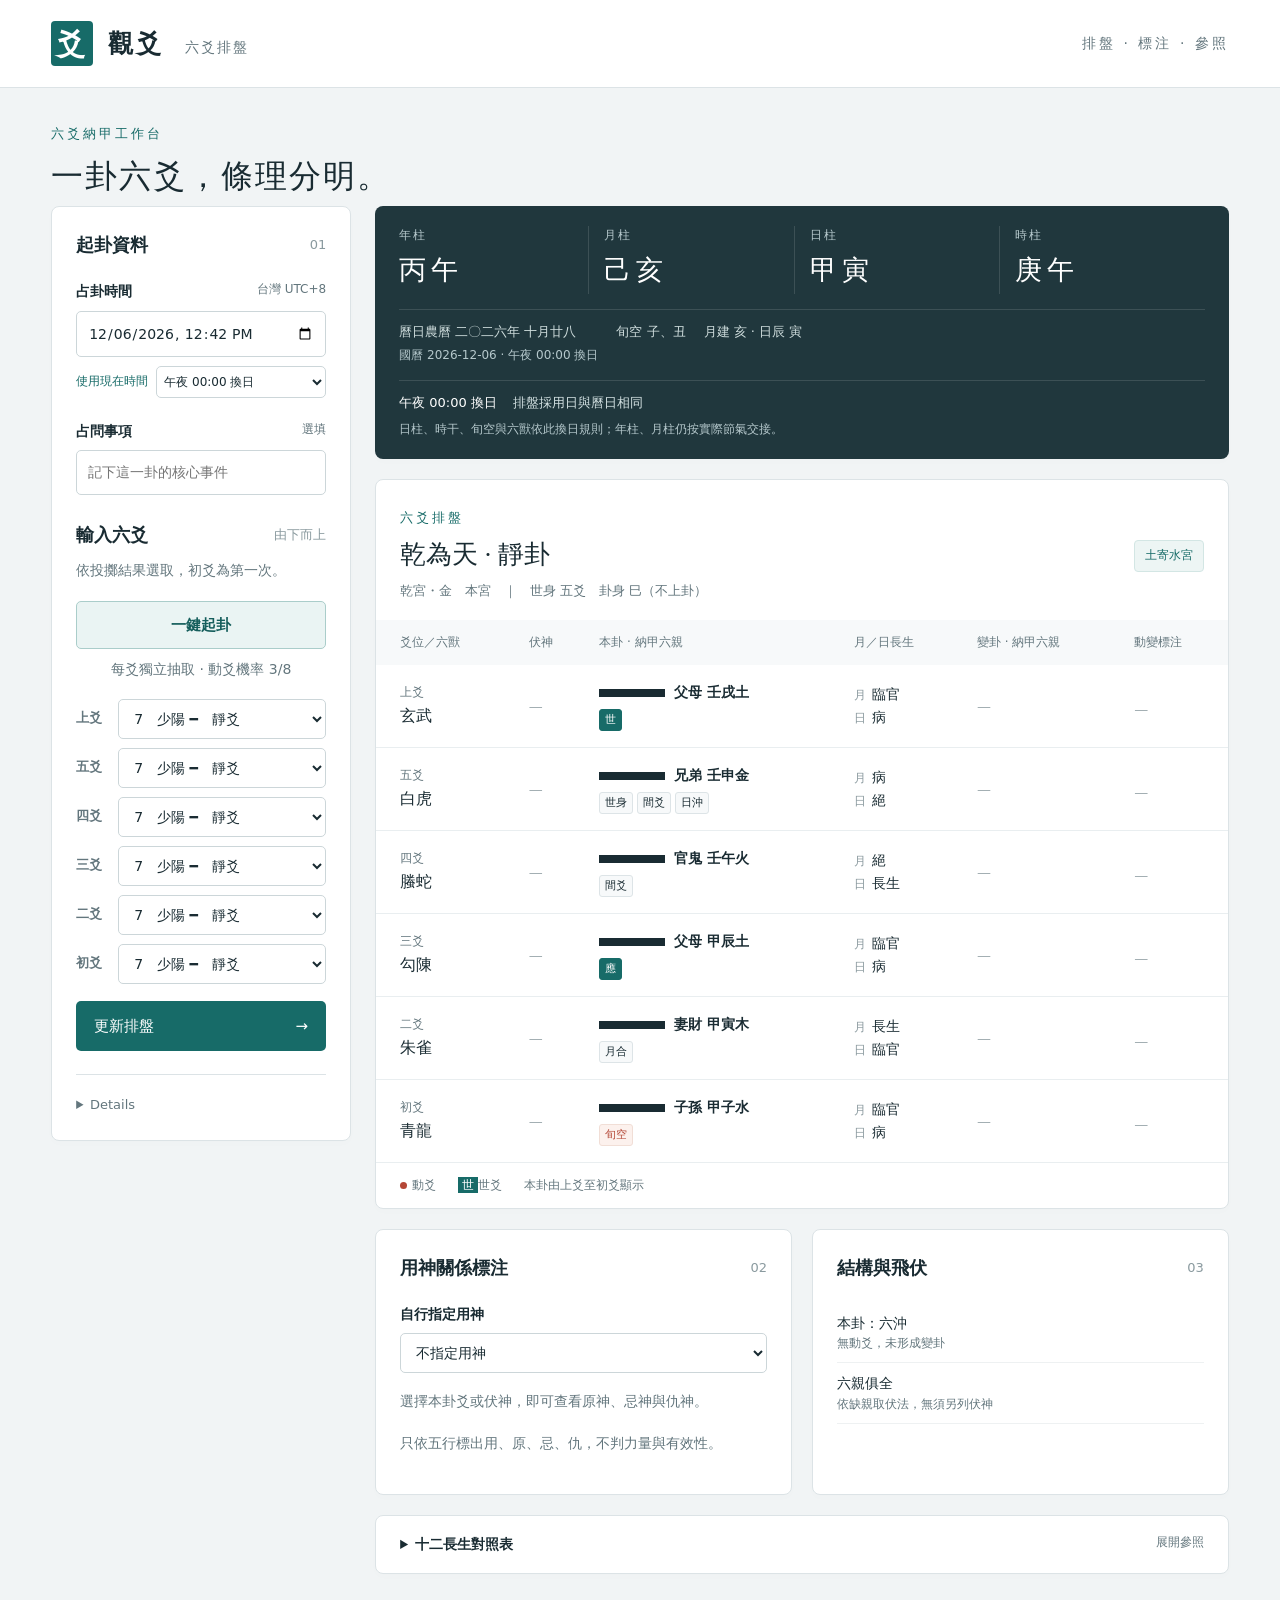
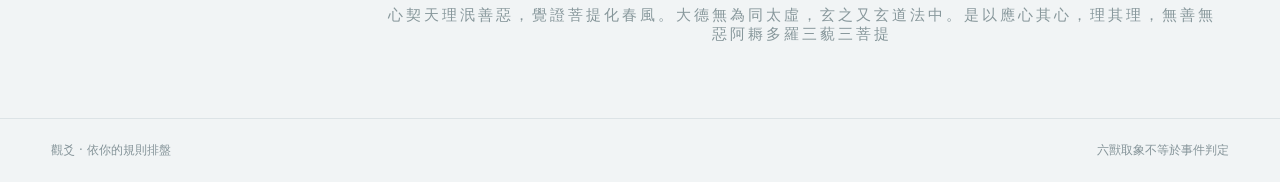
==== index.html @ 19faa005 "Add files via upload" ====
<!doctype html><html lang="zh-Hant"><head><meta charset="UTF-8"><meta name="viewport" content="width=device-width,initial-scale=1"><title>觀爻 · 六爻排盤</title><meta name="description" content="六爻納甲排盤、天干地支、六親六獸與十二長生標注。"><link rel="icon" href="favicon.svg"><link rel="stylesheet" href="style.css"></head><body>
<header><a class="brand" href="./"><span class="seal">爻</span><span>觀爻 <small>六爻排盤</small></span></a><span class="header-note">排盤 · 標注 · 參照</span></header>
<main><div class="intro"><div><span class="eyebrow">六爻納甲工作台</span><h1>一卦六爻，條理分明。</h1>
<div class="workspace"><aside class="panel setup"><div class="section-title"><h2>起卦資料</h2><span>01</span></div><label for="when">占卦時間 <span>台灣 UTC+8</span></label><input id="when" type="datetime-local" min="1900-01-01T00:00" max="2100-12-31T23:59"><div class="inline"><button id="now" class="text-button">使用現在時間</button><select id="roll" aria-label="排盤日柱換日規則"><option value="00">午夜 00:00 換日</option><option value="23">子初 23:00 換日</option></select></div><label for="subject">占問事項 <span>選填</span></label><input id="subject" placeholder="記下這一卦的核心事件" maxlength="200"><div class="section-title compact"><h2>輸入六爻</h2><span>由下而上</span></div><p class="hint">依投擲結果選取，初爻為第一次。</p><button id="random-cast" class="random-button" type="button">一鍵起卦</button><p class="hint random-hint">每爻獨立抽取 · 動爻機率 3/8</p><div id="inputs"></div><p id="cast-status" class="cast-status" role="status" aria-live="polite"></p><button id="cast" class="primary">更新排盤 <span>→</span></button><p id="error" role="alert"></p><details class="rules"><p>曆日農曆固定於午夜換日；排盤可選午夜或子初換日。選擇子初換日且時間為 23 點時，另列次日的排盤採用日。立春換年，十二節換月，依實際節氣交接時刻計算。使用台灣標準時間，不校正真太陽時。</p><p>一鍵起卦依自訂機率：老陰、老陽各 3/16，少陰、少陽各 5/16；每爻動爻機率 3/8，陰陽各半。六爻獨立抽取，動爻數不固定。</p><p>十二長生依五行地支順行；土寄水宮。變爻六親依本卦宮五行。六獸依日干，從初爻起排。</p><p>日沖只標「日沖」，不自動推定暗動或日破。化破指化月破。旺衰、出伏與吉凶由使用者判讀。</p><p>曆法採 <a href="https://github.com/6tail/lunar-javascript" target="_blank" rel="noreferrer">lunar-javascript</a>；支援 1900–2100 年。</p></details></aside>
<section class="results"><div id="calendar" class="calendar panel"></div><div class="panel plate-panel"><div class="plate-heading"><div><span class="eyebrow">六爻排盤</span><h2 id="hex-title"></h2><p id="hex-meta"></p></div><span class="badge">土寄水宮</span></div><p id="question"></p><div class="table-wrap"><table class="plate"><thead><tr><th>爻位／六獸</th><th>伏神</th><th>本卦 · 納甲六親</th><th>月／日長生</th><th>變卦 · 納甲六親</th><th>動變標注</th></tr></thead><tbody id="plate"></tbody></table></div><div class="legend"><span><i class="dot moving"></i>動爻</span><span><b class="mini">世</b>世爻</span><span>本卦由上爻至初爻顯示</span></div></div>
<div class="lower"><div class="panel"><div class="section-title"><h2>用神關係標注</h2><span>02</span></div><label for="target">自行指定用神</label><select id="target"></select><div id="roles" class="role-list"></div><p class="hint">只依五行標出用、原、忌、仇，不判力量與有效性。</p></div><div class="panel"><div class="section-title"><h2>結構與飛伏</h2><span>03</span></div><div id="structure"></div></div></div>
<details class="panel reference"><summary>十二長生對照表 <span>展開參照</span></summary><div class="table-wrap"><table id="reference"></table></div></details><div class="motto">心契天理泯善惡，覺證菩提化春風。大德無為同太虛，玄之又玄道法中。是以應心其心，理其理，無善無惡阿耨多羅三藐三菩提</div></section></div></main><footer>觀爻 · 依你的規則排盤 <span>六獸取象不等於事件判定</span></footer><script src="lunar.js"></script><script src="engine.js"></script><script src="app.js"></script></body></html>
---- style.css ----
:root{--ink:#192b32;--muted:#63767d;--line:#dce3e6;--bg:#f1f4f5;--teal:#176b68;--red:#b44736}*{box-sizing:border-box}body{margin:0;background:var(--bg);color:var(--ink);font:16px/1.6 system-ui,-apple-system,'Noto Sans TC',sans-serif}button,input,select{font:inherit}button,select{cursor:pointer}header{height:88px;border-bottom:1px solid var(--line);background:#fff;display:flex;justify-content:space-between;align-items:center;padding:0 4vw}.brand{display:flex;gap:15px;align-items:center;color:var(--ink);font-size:25px;text-decoration:none;font-family:serif;font-weight:700;letter-spacing:3px}.brand small{font:14px system-ui;letter-spacing:2px;margin-left:12px;color:var(--muted)}.seal{display:grid;place-items:center;background:var(--teal);color:white;width:42px;height:45px;font-size:29px;border-radius:4px}.header-note{font-size:14px;color:var(--muted);letter-spacing:3px}main{max-width:1600px;margin:auto;padding:32px 4vw}.intro{display:flex;align-items:center;justify-content:space-between;margin:0 0 30px}.eyebrow{font-size:13px;letter-spacing:3px;color:var(--teal)}h1{font:500 32px/1.4 serif;letter-spacing:2px;margin:8px 0}h2{font-size:18px;margin:0}.intro p{font-size:14px;color:var(--muted);line-height:1.9}.workspace{display:grid;grid-template-columns:300px minmax(0,1fr);gap:24px;align-items:start}.panel{background:#fff;border:1px solid var(--line);border-radius:8px;padding:24px;box-shadow:0 3px 8px #192b3203}.section-title{display:flex;justify-content:space-between;align-items:center;margin-bottom:20px}.section-title>span{font-size:13px;color:#8a9a9f}.compact{margin:26px 0 5px}label{display:block;font-size:14px;margin:16px 0 8px;font-weight:600}label span{font-size:12px;color:var(--muted);font-weight:400;float:right}input,select{background:#fff;border:1px solid #ccd6d9;border-radius:5px;padding:10px 11px;color:var(--ink);min-width:0;width:100%;font-size:14px}input:focus,select:focus,button:focus-visible{outline:2px solid #3d9994;outline-offset:2px}.inline{display:flex;gap:8px;align-items:center;margin:9px 0 22px}.inline select{font-size:12px;padding:7px 3px;flex:1}.text-button{background:none;border:none;color:var(--teal);font-size:12px;padding:0;white-space:nowrap}.hint{color:var(--muted);font-size:13px;line-height:1.7;margin:7px 0 14px}.line-input{display:flex;gap:10px;align-items:center;margin:9px 0}.line-input label{margin:0;min-width:32px;font-size:13px;color:var(--muted)}.line-input select{flex:1}.primary{width:100%;border:0;background:var(--teal);color:#fff;border-radius:5px;padding:13px 18px;margin-top:17px;display:flex;justify-content:space-between;font-size:15px}.primary:hover{background:#125653}#error{color:var(--red);font-size:14px}.rules{border-top:1px solid var(--line);padding-top:20px;margin-top:23px;font-size:13px;color:var(--muted)}summary{cursor:pointer;font-size:14px;color:var(--ink)}a{color:var(--teal)}.results{display:grid;gap:20px}.calendar{padding:20px 24px;display:grid;grid-template-columns:repeat(4,1fr);gap:15px;background:#20373d;color:#fff;border:0}.pillar{border-right:1px solid #ffffff20}.pillar:nth-child(4){border:0}.pillar span{font-size:12px;color:#b5c8cc;display:block;letter-spacing:2px}.pillar strong{font:27px/1.8 serif;letter-spacing:5px}.calendar-meta{grid-column:1/-1;border-top:1px solid #ffffff20;padding-top:12px;font-size:13px;color:#cfdddd;display:flex;gap:18px;flex-wrap:wrap}.plate-panel{padding:0;overflow:hidden}.plate-heading{display:flex;align-items:center;justify-content:space-between;padding:24px 24px 12px}.plate-heading h2{font:500 26px/1.5 serif;margin:5px 0}.plate-heading p{color:var(--muted);font-size:13px;margin:4px 0}.badge{background:#edf5f4;color:var(--teal);border:1px solid #d3e6e4;font-size:12px;border-radius:4px;padding:5px 10px;white-space:nowrap}#question{font-size:14px;margin:0;padding:0 24px 12px;color:var(--muted)}#question:empty{display:none}.table-wrap{overflow-x:auto}table{width:100%;border-collapse:collapse;text-align:left}.plate{min-width:760px}th{font-weight:500;font-size:12px;background:#f7f9fa;color:var(--muted);padding:13px 12px;white-space:nowrap}td{padding:16px 12px;border-bottom:1px solid #e9eef0;font-size:14px;vertical-align:middle}th:first-child,td:first-child{padding-left:24px}td small{display:block;color:var(--muted);font-size:12px}.beast{font-family:serif;font-size:16px}.glyph{width:66px;height:8px;background:var(--ink);display:inline-block;vertical-align:middle;position:relative;margin:0 9px 0 0}.glyph.yin{background:linear-gradient(90deg,var(--ink) 42%,transparent 42%,transparent 58%,var(--ink) 58%)}.glyph.active{--ink:var(--red)}.line-main{white-space:nowrap}.change-mark{color:var(--red);font-size:16px;margin-right:6px}.tags{display:flex;gap:4px;flex-wrap:wrap;margin-top:6px}.tag{font-size:11px;border:1px solid #dde4e7;background:#f7f9fa;padding:1px 5px;border-radius:3px;white-space:nowrap}.tag.key{background:var(--teal);color:white;border-color:var(--teal)}.tag.warn{color:var(--red);background:#fcf1ed;border-color:#f1ded6}.phase{font-size:14px;white-space:nowrap}.phase small{display:inline;margin-right:6px;color:#8a999e}.faint{color:#a3afb3}.changed{background:#fcf8f5}.legend{display:flex;gap:22px;font-size:12px;color:var(--muted);padding:13px 24px;align-items:center}.dot{display:inline-block;width:7px;height:7px;border-radius:50%;margin-right:5px}.moving{background:var(--red)}.mini{background:var(--teal);color:#fff;padding:1px 4px;font-weight:400}.lower{display:grid;grid-template-columns:1fr 1fr;gap:20px}.role-list{margin:15px 0}.role{display:flex;justify-content:space-between;gap:12px;padding:9px 0;border-bottom:1px solid #eef1f2;font-size:14px}.role>span{color:var(--muted);text-align:right}.structure-row{font-size:14px;padding:9px 0;border-bottom:1px solid #eef1f2}.structure-row small{display:block;color:var(--muted);font-size:12px}.reference{padding:17px 24px}.reference summary{font-weight:600}.reference summary span{float:right;color:var(--muted);font-size:12px;font-weight:400}.reference table{margin-top:16px;min-width:660px}.reference td,.reference th{padding:9px;text-align:center;font-size:13px}.motto{text-align:center;font:15px serif;color:#87979b;letter-spacing:3px;padding:12px}footer{max-width:1600px;padding:22px 4vw;margin:auto;color:#849398;font-size:12px;border-top:1px solid var(--line)}footer span{float:right}@media(min-width:1500px){main{padding-left:45px;padding-right:45px}.workspace{grid-template-columns:310px minmax(0,1fr)}}@media(max-width:1100px){.workspace{grid-template-columns:260px minmax(0,1fr)}.panel{padding:18px}.plate-panel{padding:0}.lower{grid-template-columns:1fr}.intro p{display:none}}@media(max-width:760px){header{height:72px;padding:0 20px}.header-note{display:none}main{padding:24px 16px}.intro{margin-bottom:20px}h1{font-size:26px}.workspace{grid-template-columns:1fr;gap:18px}.setup{padding:22px}.results{gap:16px}.calendar{padding:18px}.pillar strong{font-size:24px}.plate-heading{padding:20px 16px 10px}.plate-heading h2{font-size:22px}.badge{display:none}.legend{gap:12px;font-size:11px;padding:12px}.motto{font-size:13px;letter-spacing:1px}footer span{display:block;float:none}.brand{font-size:23px}.brand small{font-size:12px}}

.calendar-date small{display:block;font-size:12px;color:#b5c8cc;margin-top:3px}.rollover-note{grid-column:1/-1;display:flex;gap:5px 16px;flex-wrap:wrap;border-top:1px solid #ffffff20;padding-top:12px;font-size:13px;color:#d4e2e3}.rollover-note strong{font-weight:500;color:#fff}.rollover-note small{flex-basis:100%;font-size:12px;color:#b5c8cc;line-height:1.7}.rollover-note.is-shifted{border-radius:4px;background:#ffffff0d;padding:12px;border:1px solid #ffffff30}.calendar-date,.rollover-note span{overflow-wrap:anywhere}

.random-button{width:100%;background:#eaf4f3;color:#155e5c;border:1px solid #aacdca;border-radius:5px;padding:11px 16px;font-weight:600;font-size:15px;margin-top:4px}.random-button:hover{background:#d7ebe9}.random-hint{font-size:12px;text-align:center;margin:7px 0 16px}.cast-status{font-size:13px;color:var(--teal);margin:8px 0;line-height:1.7}.cast-status:empty{display:none}
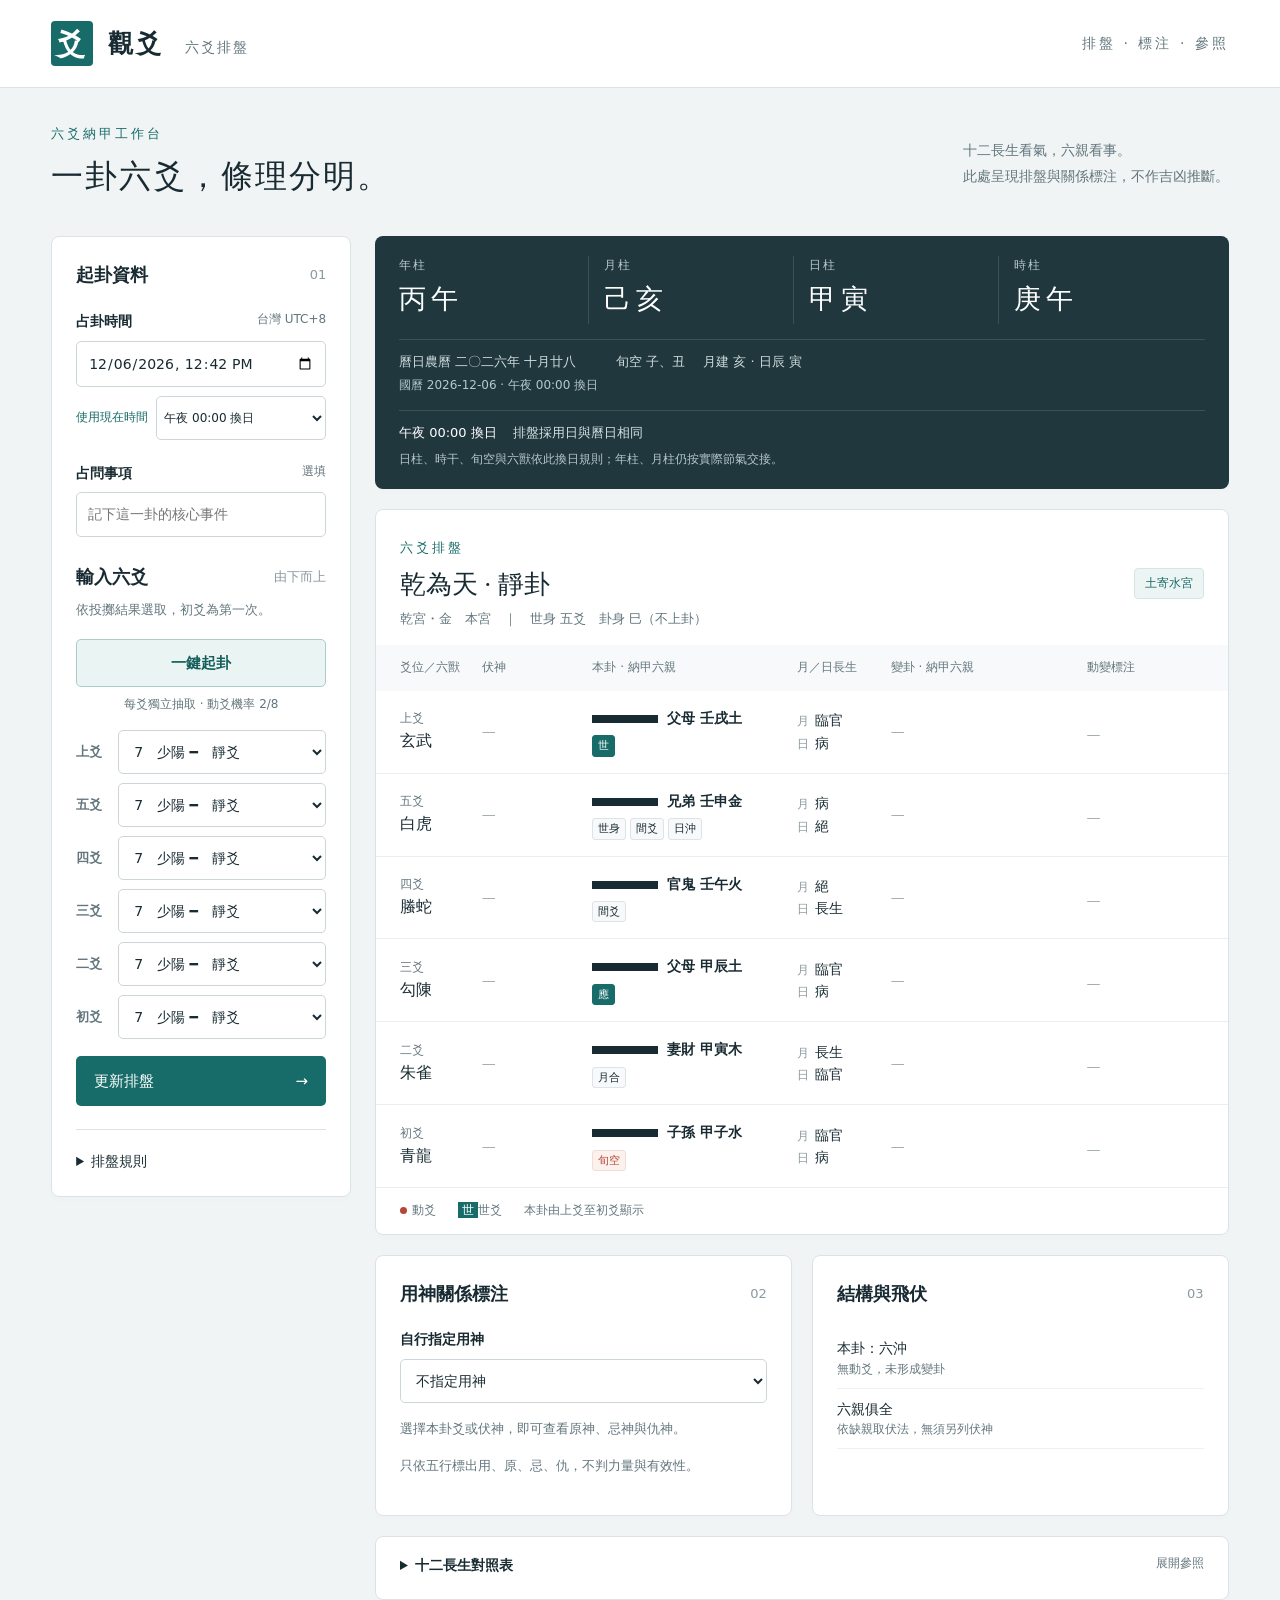
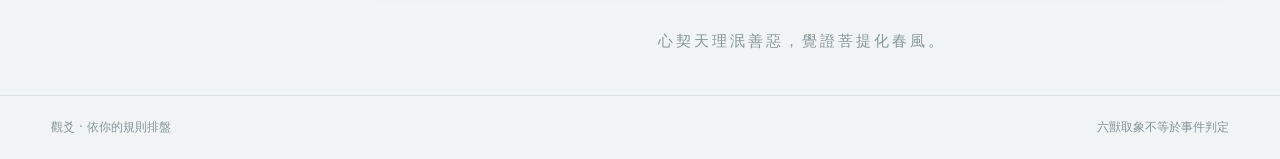
==== commit de65c40e: "Add files via upload" ====
--- a/index.html
+++ b/index.html
@@ -1,7 +1,7 @@
 <!doctype html><html lang="zh-Hant"><head><meta charset="UTF-8"><meta name="viewport" content="width=device-width,initial-scale=1"><title>觀爻 · 六爻排盤</title><meta name="description" content="六爻納甲排盤、天干地支、六親六獸與十二長生標注。"><link rel="icon" href="favicon.svg"><link rel="stylesheet" href="style.css"></head><body>
 <header><a class="brand" href="./"><span class="seal">爻</span><span>觀爻 <small>六爻排盤</small></span></a><span class="header-note">排盤 · 標注 · 參照</span></header>
-<main><div class="intro"><div><span class="eyebrow">六爻納甲工作台</span><h1>一卦六爻，條理分明。</h1>
-<div class="workspace"><aside class="panel setup"><div class="section-title"><h2>起卦資料</h2><span>01</span></div><label for="when">占卦時間 <span>台灣 UTC+8</span></label><input id="when" type="datetime-local" min="1900-01-01T00:00" max="2100-12-31T23:59"><div class="inline"><button id="now" class="text-button">使用現在時間</button><select id="roll" aria-label="排盤日柱換日規則"><option value="00">午夜 00:00 換日</option><option value="23">子初 23:00 換日</option></select></div><label for="subject">占問事項 <span>選填</span></label><input id="subject" placeholder="記下這一卦的核心事件" maxlength="200"><div class="section-title compact"><h2>輸入六爻</h2><span>由下而上</span></div><p class="hint">依投擲結果選取，初爻為第一次。</p><button id="random-cast" class="random-button" type="button">一鍵起卦</button><p class="hint random-hint">每爻獨立抽取 · 動爻機率 3/8</p><div id="inputs"></div><p id="cast-status" class="cast-status" role="status" aria-live="polite"></p><button id="cast" class="primary">更新排盤 <span>→</span></button><p id="error" role="alert"></p><details class="rules"><p>曆日農曆固定於午夜換日；排盤可選午夜或子初換日。選擇子初換日且時間為 23 點時，另列次日的排盤採用日。立春換年，十二節換月，依實際節氣交接時刻計算。使用台灣標準時間，不校正真太陽時。</p><p>一鍵起卦依自訂機率：老陰、老陽各 3/16，少陰、少陽各 5/16；每爻動爻機率 3/8，陰陽各半。六爻獨立抽取，動爻數不固定。</p><p>十二長生依五行地支順行；土寄水宮。變爻六親依本卦宮五行。六獸依日干，從初爻起排。</p><p>日沖只標「日沖」，不自動推定暗動或日破。化破指化月破。旺衰、出伏與吉凶由使用者判讀。</p><p>曆法採 <a href="https://github.com/6tail/lunar-javascript" target="_blank" rel="noreferrer">lunar-javascript</a>；支援 1900–2100 年。</p></details></aside>
+<main><div class="intro"><div><span class="eyebrow">六爻納甲工作台</span><h1>一卦六爻，條理分明。</h1></div><p>十二長生看氣，六親看事。<br>此處呈現排盤與關係標注，不作吉凶推斷。</p></div>
+<div class="workspace"><aside class="panel setup"><div class="section-title"><h2>起卦資料</h2><span>01</span></div><label for="when">占卦時間 <span>台灣 UTC+8</span></label><input id="when" type="datetime-local" min="1900-01-01T00:00" max="2100-12-31T23:59"><div class="inline"><button id="now" class="text-button">使用現在時間</button><select id="roll" aria-label="排盤日柱換日規則"><option value="00">午夜 00:00 換日</option><option value="23">子初 23:00 換日</option></select></div><label for="subject">占問事項 <span>選填</span></label><input id="subject" placeholder="記下這一卦的核心事件" maxlength="200"><div class="section-title compact"><h2>輸入六爻</h2><span>由下而上</span></div><p class="hint">依投擲結果選取，初爻為第一次。</p><button id="random-cast" class="random-button" type="button">一鍵起卦</button><p class="hint random-hint">每爻獨立抽取 · 動爻機率 2/8</p><div id="inputs"></div><p id="cast-status" class="cast-status" role="status" aria-live="polite"></p><button id="cast" class="primary">更新排盤 <span>→</span></button><p id="error" role="alert"></p><details class="rules"><summary>排盤規則</summary><p>曆日農曆固定於午夜換日；排盤可選午夜或子初換日。選擇子初換日且時間為 23 點時，另列次日的排盤採用日。立春換年，十二節換月，依實際節氣交接時刻計算。使用台灣標準時間，不校正真太陽時。</p><p>一鍵起卦依自訂機率：老陰、老陽各 2/16，少陰、少陽各 6/16；每爻動爻機率 2/8，陰陽各半。六爻獨立抽取，動爻數不固定。</p><p>十二長生依五行地支順行；土寄水宮。變爻六親依本卦宮五行。六獸依日干，從初爻起排。</p><p>日沖只標「日沖」，不自動推定暗動或日破。化破指化月破。旺衰、出伏與吉凶由使用者判讀。</p><p>曆法採 <a href="https://github.com/6tail/lunar-javascript" target="_blank" rel="noreferrer">lunar-javascript</a>；支援 1900–2100 年。</p></details></aside>
 <section class="results"><div id="calendar" class="calendar panel"></div><div class="panel plate-panel"><div class="plate-heading"><div><span class="eyebrow">六爻排盤</span><h2 id="hex-title"></h2><p id="hex-meta"></p></div><span class="badge">土寄水宮</span></div><p id="question"></p><div class="table-wrap"><table class="plate"><thead><tr><th>爻位／六獸</th><th>伏神</th><th>本卦 · 納甲六親</th><th>月／日長生</th><th>變卦 · 納甲六親</th><th>動變標注</th></tr></thead><tbody id="plate"></tbody></table></div><div class="legend"><span><i class="dot moving"></i>動爻</span><span><b class="mini">世</b>世爻</span><span>本卦由上爻至初爻顯示</span></div></div>
 <div class="lower"><div class="panel"><div class="section-title"><h2>用神關係標注</h2><span>02</span></div><label for="target">自行指定用神</label><select id="target"></select><div id="roles" class="role-list"></div><p class="hint">只依五行標出用、原、忌、仇，不判力量與有效性。</p></div><div class="panel"><div class="section-title"><h2>結構與飛伏</h2><span>03</span></div><div id="structure"></div></div></div>
-<details class="panel reference"><summary>十二長生對照表 <span>展開參照</span></summary><div class="table-wrap"><table id="reference"></table></div></details><div class="motto">心契天理泯善惡，覺證菩提化春風。大德無為同太虛，玄之又玄道法中。是以應心其心，理其理，無善無惡阿耨多羅三藐三菩提</div></section></div></main><footer>觀爻 · 依你的規則排盤 <span>六獸取象不等於事件判定</span></footer><script src="lunar.js"></script><script src="engine.js"></script><script src="app.js"></script></body></html>
+<details class="panel reference"><summary>十二長生對照表 <span>展開參照</span></summary><div class="table-wrap"><table id="reference"></table></div></details><div class="motto">心契天理泯善惡，覺證菩提化春風。</div></section></div></main><footer>觀爻 · 依你的規則排盤 <span>六獸取象不等於事件判定</span></footer><script src="lunar.js"></script><script src="engine.js"></script><script src="app.js"></script></body></html>
--- a/style.css
+++ b/style.css
@@ -3,3 +3,33 @@
 .calendar-date small{display:block;font-size:12px;color:#b5c8cc;margin-top:3px}.rollover-note{grid-column:1/-1;display:flex;gap:5px 16px;flex-wrap:wrap;border-top:1px solid #ffffff20;padding-top:12px;font-size:13px;color:#d4e2e3}.rollover-note strong{font-weight:500;color:#fff}.rollover-note small{flex-basis:100%;font-size:12px;color:#b5c8cc;line-height:1.7}.rollover-note.is-shifted{border-radius:4px;background:#ffffff0d;padding:12px;border:1px solid #ffffff30}.calendar-date,.rollover-note span{overflow-wrap:anywhere}
 
 .random-button{width:100%;background:#eaf4f3;color:#155e5c;border:1px solid #aacdca;border-radius:5px;padding:11px 16px;font-weight:600;font-size:15px;margin-top:4px}.random-button:hover{background:#d7ebe9}.random-hint{font-size:12px;text-align:center;margin:7px 0 16px}.cast-status{font-size:13px;color:var(--teal);margin:8px 0;line-height:1.7}.cast-status:empty{display:none}
+
+/* Preserve the desktop table on every screen; app.js fits its entire width. */
+.results{container:results / inline-size}
+.plate-panel>.table-wrap,.reference>.table-wrap{max-width:100%;min-width:0;overflow:hidden}
+.plate,.reference table{transform-origin:top left}
+.plate{min-width:660px;table-layout:fixed}
+.plate th:nth-child(1){width:11%}.plate th:nth-child(2){width:13%}
+.plate th:nth-child(3){width:24%}.plate th:nth-child(4){width:11%}
+.plate th:nth-child(5){width:23%}.plate th:nth-child(6){width:18%}
+.plate .line-main,.plate .phase{white-space:nowrap}
+.plate td{overflow-wrap:break-word}
+.reference>.table-wrap{margin-top:16px}.reference table{margin-top:0}
+.workspace>*,.results>*,.lower>*{min-width:0}button,input,select{min-height:44px}.text-button{min-height:44px}.plate-heading>div{min-width:0}.plate-heading h2,.plate-heading p,#question{overflow-wrap:anywhere}.legend{flex-wrap:wrap}.reference .table-wrap{max-width:100%;overscroll-behavior-x:contain}.reference summary{min-height:28px}
+@container results (max-width:53rem){
+ .plate th{padding:12px 6px}
+ .plate td{padding:14px 6px}
+ .plate th:first-child,.plate td:first-child{padding-left:10px}
+ .plate .glyph{width:36px;height:7px;margin-right:6px}
+ .plate .tags{gap:4px}
+ .plate .tag{font-size:12px;padding:1px 4px}
+}
+@media(min-width:761px) and (max-width:1000px){
+ .workspace{grid-template-columns:1fr}.setup{display:grid;grid-template-columns:minmax(0,1fr) minmax(0,1fr);gap:0 24px;align-items:start}.setup>*{grid-column:1}.setup .section-title:first-child{grid-column:1/-1}.setup .compact{grid-column:2;grid-row:2;margin-top:0}.setup .compact+.hint{grid-column:2;grid-row:3}.setup .random-button{grid-column:2;grid-row:4}.setup .random-hint{grid-column:2;grid-row:5}.setup #inputs{grid-column:2;grid-row:6/12}.setup .rules{margin-top:12px}.setup .primary{margin-top:8px}.setup #cast-status{grid-column:2}.lower{grid-template-columns:1fr 1fr}.intro p{display:block;font-size:13px;max-width:260px}
+}
+@media(max-width:760px){
+ input,select{font-size:16px;max-width:100%}.inline{flex-wrap:wrap;gap:8px}.inline select{font-size:14px;min-width:170px;padding:9px}.text-button{font-size:14px}.line-input label{font-size:14px;min-width:38px}.line-input{gap:14px}.panel{padding:18px}.plate-panel{padding:0}.plate-heading{gap:12px}.calendar-meta{gap:9px 16px}.rollover-note{gap:7px}.lower{grid-template-columns:1fr}.role{flex-wrap:wrap}.role>span{text-align:left}.reference summary span{float:none;margin-left:12px}.setup label span{float:none;display:inline-block;margin-left:8px}.motto{line-height:1.9}.header-note{display:none}
+}
+@media(max-width:400px){
+ header{padding:0 14px}.brand{gap:10px;letter-spacing:2px}.brand small{margin-left:6px;letter-spacing:1px}main{padding:20px 12px}.intro h1{font-size:23px;letter-spacing:1px}.calendar{grid-template-columns:repeat(2,minmax(0,1fr));gap:12px}.pillar:nth-child(2){border-right:0}.pillar:nth-child(3),.pillar:nth-child(4){border-top:1px solid #ffffff20;padding-top:8px}.calendar-meta,.rollover-note{grid-column:1/-1}.plate-heading h2{font-size:21px}.legend{font-size:12px;gap:8px 14px}.reference{padding:16px 12px}
+}
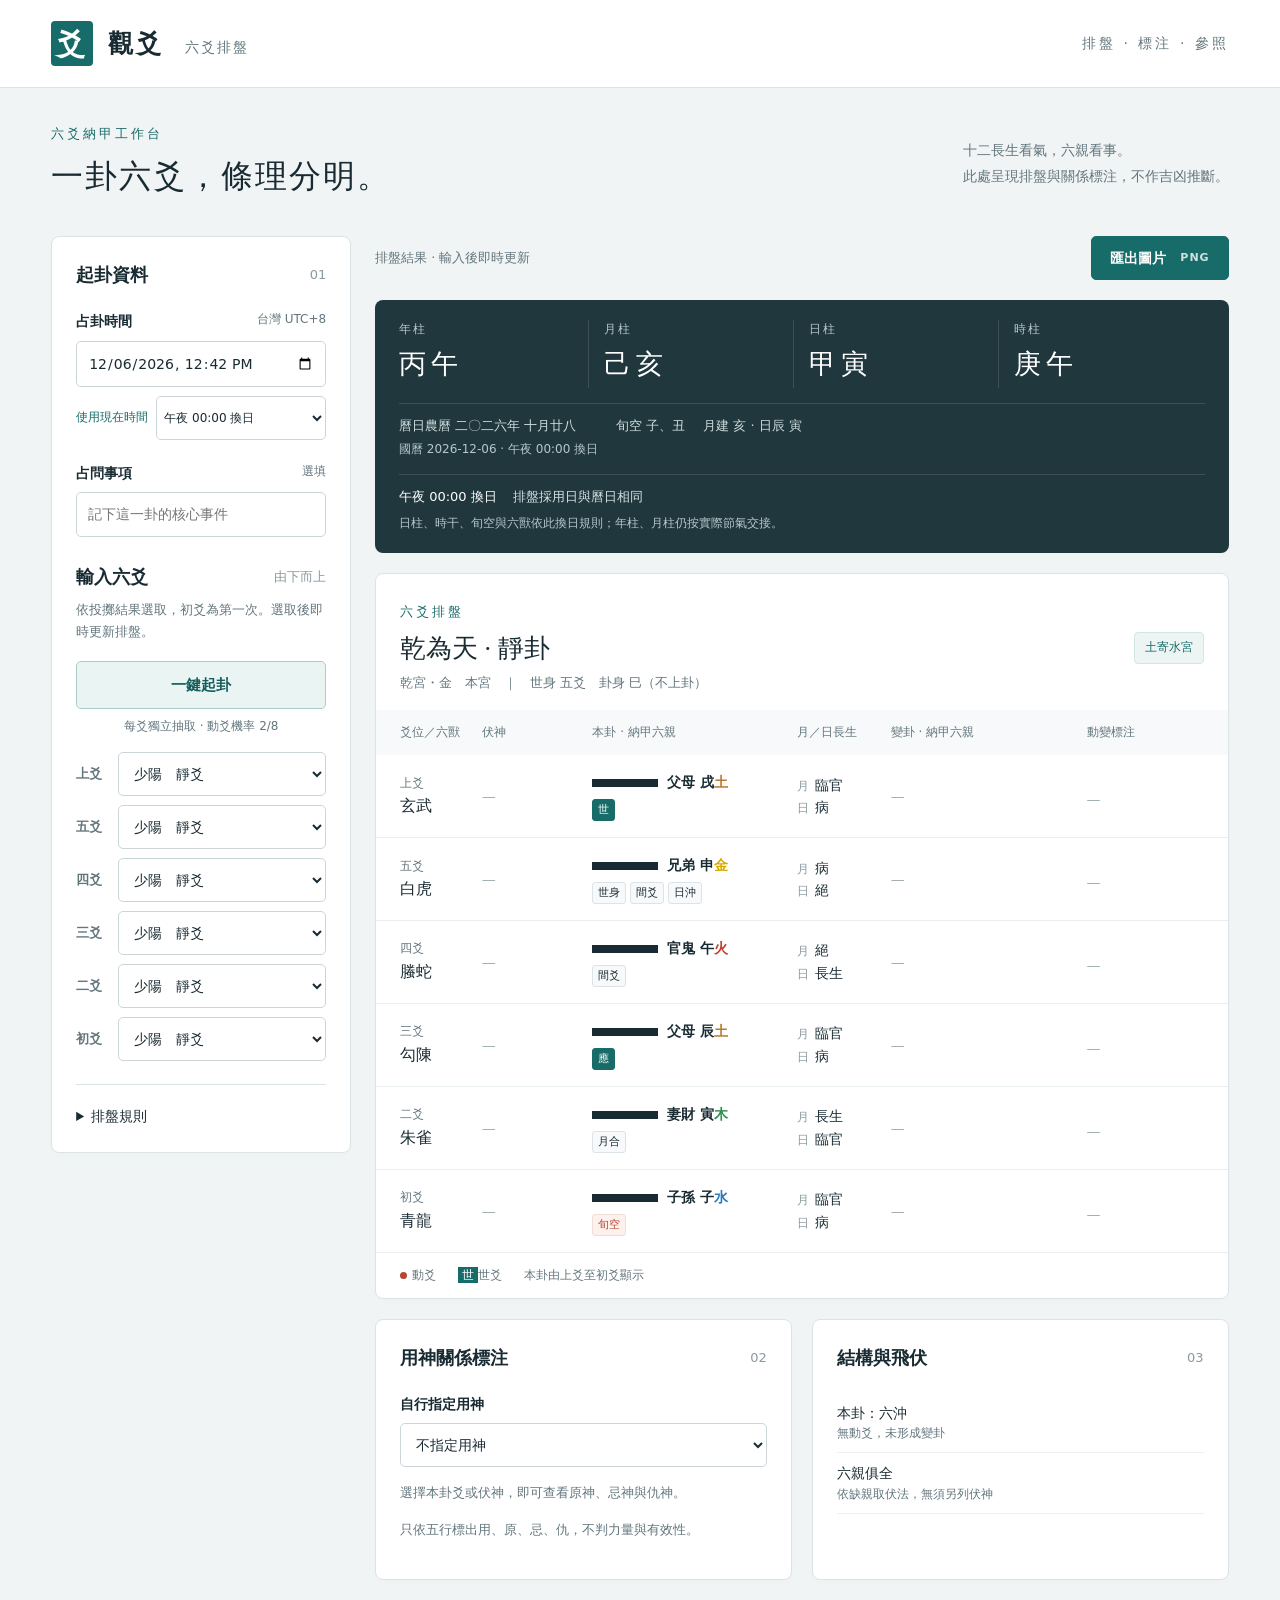
==== commit aa0a054b: "Add files via upload" ====
--- a/index.html
+++ b/index.html
@@ -1,7 +1,7 @@
 <!doctype html><html lang="zh-Hant"><head><meta charset="UTF-8"><meta name="viewport" content="width=device-width,initial-scale=1"><title>觀爻 · 六爻排盤</title><meta name="description" content="六爻納甲排盤、天干地支、六親六獸與十二長生標注。"><link rel="icon" href="favicon.svg"><link rel="stylesheet" href="style.css"></head><body>
 <header><a class="brand" href="./"><span class="seal">爻</span><span>觀爻 <small>六爻排盤</small></span></a><span class="header-note">排盤 · 標注 · 參照</span></header>
 <main><div class="intro"><div><span class="eyebrow">六爻納甲工作台</span><h1>一卦六爻，條理分明。</h1></div><p>十二長生看氣，六親看事。<br>此處呈現排盤與關係標注，不作吉凶推斷。</p></div>
-<div class="workspace"><aside class="panel setup"><div class="section-title"><h2>起卦資料</h2><span>01</span></div><label for="when">占卦時間 <span>台灣 UTC+8</span></label><input id="when" type="datetime-local" min="1900-01-01T00:00" max="2100-12-31T23:59"><div class="inline"><button id="now" class="text-button">使用現在時間</button><select id="roll" aria-label="排盤日柱換日規則"><option value="00">午夜 00:00 換日</option><option value="23">子初 23:00 換日</option></select></div><label for="subject">占問事項 <span>選填</span></label><input id="subject" placeholder="記下這一卦的核心事件" maxlength="200"><div class="section-title compact"><h2>輸入六爻</h2><span>由下而上</span></div><p class="hint">依投擲結果選取，初爻為第一次。</p><button id="random-cast" class="random-button" type="button">一鍵起卦</button><p class="hint random-hint">每爻獨立抽取 · 動爻機率 2/8</p><div id="inputs"></div><p id="cast-status" class="cast-status" role="status" aria-live="polite"></p><button id="cast" class="primary">更新排盤 <span>→</span></button><p id="error" role="alert"></p><details class="rules"><summary>排盤規則</summary><p>曆日農曆固定於午夜換日；排盤可選午夜或子初換日。選擇子初換日且時間為 23 點時，另列次日的排盤採用日。立春換年，十二節換月，依實際節氣交接時刻計算。使用台灣標準時間，不校正真太陽時。</p><p>一鍵起卦依自訂機率：老陰、老陽各 2/16，少陰、少陽各 6/16；每爻動爻機率 2/8，陰陽各半。六爻獨立抽取，動爻數不固定。</p><p>十二長生依五行地支順行；土寄水宮。變爻六親依本卦宮五行。六獸依日干，從初爻起排。</p><p>日沖只標「日沖」，不自動推定暗動或日破。化破指化月破。旺衰、出伏與吉凶由使用者判讀。</p><p>曆法採 <a href="https://github.com/6tail/lunar-javascript" target="_blank" rel="noreferrer">lunar-javascript</a>；支援 1900–2100 年。</p></details></aside>
-<section class="results"><div id="calendar" class="calendar panel"></div><div class="panel plate-panel"><div class="plate-heading"><div><span class="eyebrow">六爻排盤</span><h2 id="hex-title"></h2><p id="hex-meta"></p></div><span class="badge">土寄水宮</span></div><p id="question"></p><div class="table-wrap"><table class="plate"><thead><tr><th>爻位／六獸</th><th>伏神</th><th>本卦 · 納甲六親</th><th>月／日長生</th><th>變卦 · 納甲六親</th><th>動變標注</th></tr></thead><tbody id="plate"></tbody></table></div><div class="legend"><span><i class="dot moving"></i>動爻</span><span><b class="mini">世</b>世爻</span><span>本卦由上爻至初爻顯示</span></div></div>
+<div class="workspace"><aside class="panel setup"><div class="section-title"><h2>起卦資料</h2><span>01</span></div><label for="when">占卦時間 <span>台灣 UTC+8</span></label><input id="when" type="datetime-local" min="1900-01-01T00:00" max="2100-12-31T23:59"><div class="inline"><button id="now" class="text-button">使用現在時間</button><select id="roll" aria-label="排盤日柱換日規則"><option value="00">午夜 00:00 換日</option><option value="23">子初 23:00 換日</option></select></div><label for="subject">占問事項 <span>選填</span></label><input id="subject" placeholder="記下這一卦的核心事件" maxlength="200"><div class="section-title compact"><h2>輸入六爻</h2><span>由下而上</span></div><p class="hint">依投擲結果選取，初爻為第一次。選取後即時更新排盤。</p><button id="random-cast" class="random-button" type="button">一鍵起卦</button><p class="hint random-hint">每爻獨立抽取 · 動爻機率 2/8</p><div id="inputs"></div><p id="cast-status" class="cast-status" role="status" aria-live="polite"></p><p id="error" role="alert"></p><details class="rules"><summary>排盤規則</summary><p>曆日農曆固定於午夜換日；排盤可選午夜或子初換日。選擇子初換日且時間為 23 點時，另列次日的排盤採用日。立春換年，十二節換月，依實際節氣交接時刻計算。使用台灣標準時間，不校正真太陽時。</p><p>一鍵起卦依自訂機率：老陰、老陽各 2/16，少陰、少陽各 6/16；每爻動爻機率 2/8，陰陽各半。六爻獨立抽取，動爻數不固定。</p><p>十二長生依五行地支順行；土寄水宮。變爻六親依本卦宮五行。六獸依日干，從初爻起排。</p><p>日沖只標「日沖」，不自動推定暗動或日破。化破指化月破。旺衰、出伏與吉凶由使用者判讀。</p><p>曆法採 <a href="https://github.com/6tail/lunar-javascript" target="_blank" rel="noreferrer">lunar-javascript</a>；支援 1900–2100 年。</p></details></aside>
+<section class="results"><div class="result-actions"><p>排盤結果 · 輸入後即時更新</p><button id="export-image" class="export-button" type="button" disabled>匯出圖片 <span>PNG</span></button><p id="export-status" class="export-status" role="status" aria-live="polite"></p></div><div id="calendar" class="calendar panel"></div><div class="panel plate-panel"><div class="plate-heading"><div><span class="eyebrow">六爻排盤</span><h2 id="hex-title"></h2><p id="hex-meta"></p></div><span class="badge">土寄水宮</span></div><p id="question"></p><div class="table-wrap"><table class="plate"><thead><tr><th>爻位／六獸</th><th>伏神</th><th>本卦 · 納甲六親</th><th>月／日長生</th><th>變卦 · 納甲六親</th><th>動變標注</th></tr></thead><tbody id="plate"></tbody></table></div><div class="legend"><span><i class="dot moving"></i>動爻</span><span><b class="mini">世</b>世爻</span><span>本卦由上爻至初爻顯示</span></div></div>
 <div class="lower"><div class="panel"><div class="section-title"><h2>用神關係標注</h2><span>02</span></div><label for="target">自行指定用神</label><select id="target"></select><div id="roles" class="role-list"></div><p class="hint">只依五行標出用、原、忌、仇，不判力量與有效性。</p></div><div class="panel"><div class="section-title"><h2>結構與飛伏</h2><span>03</span></div><div id="structure"></div></div></div>
-<details class="panel reference"><summary>十二長生對照表 <span>展開參照</span></summary><div class="table-wrap"><table id="reference"></table></div></details><div class="motto">心契天理泯善惡，覺證菩提化春風。</div></section></div></main><footer>觀爻 · 依你的規則排盤 <span>六獸取象不等於事件判定</span></footer><script src="lunar.js"></script><script src="engine.js"></script><script src="app.js"></script></body></html>
+</section></div></main><dialog id="export-preview" class="export-preview" aria-labelledby="export-preview-title"><div class="export-preview-header"><h2 id="export-preview-title">排盤圖片</h2><button id="close-export" class="text-button" type="button">關閉</button></div><p class="hint">點選下載 PNG；手機也可長按圖片儲存。</p><a id="download-image" class="export-button" download>下載 PNG</a><div class="export-preview-content"><img id="export-preview-image" alt="占問事項與六爻排盤結果"></div></dialog><script src="lunar.js"></script><script src="engine.js"></script><script src="export-image.js"></script><script src="app.js"></script></body></html>
--- a/style.css
+++ b/style.css
@@ -1,4 +1,4 @@
-:root{--ink:#192b32;--muted:#63767d;--line:#dce3e6;--bg:#f1f4f5;--teal:#176b68;--red:#b44736}*{box-sizing:border-box}body{margin:0;background:var(--bg);color:var(--ink);font:16px/1.6 system-ui,-apple-system,'Noto Sans TC',sans-serif}button,input,select{font:inherit}button,select{cursor:pointer}header{height:88px;border-bottom:1px solid var(--line);background:#fff;display:flex;justify-content:space-between;align-items:center;padding:0 4vw}.brand{display:flex;gap:15px;align-items:center;color:var(--ink);font-size:25px;text-decoration:none;font-family:serif;font-weight:700;letter-spacing:3px}.brand small{font:14px system-ui;letter-spacing:2px;margin-left:12px;color:var(--muted)}.seal{display:grid;place-items:center;background:var(--teal);color:white;width:42px;height:45px;font-size:29px;border-radius:4px}.header-note{font-size:14px;color:var(--muted);letter-spacing:3px}main{max-width:1600px;margin:auto;padding:32px 4vw}.intro{display:flex;align-items:center;justify-content:space-between;margin:0 0 30px}.eyebrow{font-size:13px;letter-spacing:3px;color:var(--teal)}h1{font:500 32px/1.4 serif;letter-spacing:2px;margin:8px 0}h2{font-size:18px;margin:0}.intro p{font-size:14px;color:var(--muted);line-height:1.9}.workspace{display:grid;grid-template-columns:300px minmax(0,1fr);gap:24px;align-items:start}.panel{background:#fff;border:1px solid var(--line);border-radius:8px;padding:24px;box-shadow:0 3px 8px #192b3203}.section-title{display:flex;justify-content:space-between;align-items:center;margin-bottom:20px}.section-title>span{font-size:13px;color:#8a9a9f}.compact{margin:26px 0 5px}label{display:block;font-size:14px;margin:16px 0 8px;font-weight:600}label span{font-size:12px;color:var(--muted);font-weight:400;float:right}input,select{background:#fff;border:1px solid #ccd6d9;border-radius:5px;padding:10px 11px;color:var(--ink);min-width:0;width:100%;font-size:14px}input:focus,select:focus,button:focus-visible{outline:2px solid #3d9994;outline-offset:2px}.inline{display:flex;gap:8px;align-items:center;margin:9px 0 22px}.inline select{font-size:12px;padding:7px 3px;flex:1}.text-button{background:none;border:none;color:var(--teal);font-size:12px;padding:0;white-space:nowrap}.hint{color:var(--muted);font-size:13px;line-height:1.7;margin:7px 0 14px}.line-input{display:flex;gap:10px;align-items:center;margin:9px 0}.line-input label{margin:0;min-width:32px;font-size:13px;color:var(--muted)}.line-input select{flex:1}.primary{width:100%;border:0;background:var(--teal);color:#fff;border-radius:5px;padding:13px 18px;margin-top:17px;display:flex;justify-content:space-between;font-size:15px}.primary:hover{background:#125653}#error{color:var(--red);font-size:14px}.rules{border-top:1px solid var(--line);padding-top:20px;margin-top:23px;font-size:13px;color:var(--muted)}summary{cursor:pointer;font-size:14px;color:var(--ink)}a{color:var(--teal)}.results{display:grid;gap:20px}.calendar{padding:20px 24px;display:grid;grid-template-columns:repeat(4,1fr);gap:15px;background:#20373d;color:#fff;border:0}.pillar{border-right:1px solid #ffffff20}.pillar:nth-child(4){border:0}.pillar span{font-size:12px;color:#b5c8cc;display:block;letter-spacing:2px}.pillar strong{font:27px/1.8 serif;letter-spacing:5px}.calendar-meta{grid-column:1/-1;border-top:1px solid #ffffff20;padding-top:12px;font-size:13px;color:#cfdddd;display:flex;gap:18px;flex-wrap:wrap}.plate-panel{padding:0;overflow:hidden}.plate-heading{display:flex;align-items:center;justify-content:space-between;padding:24px 24px 12px}.plate-heading h2{font:500 26px/1.5 serif;margin:5px 0}.plate-heading p{color:var(--muted);font-size:13px;margin:4px 0}.badge{background:#edf5f4;color:var(--teal);border:1px solid #d3e6e4;font-size:12px;border-radius:4px;padding:5px 10px;white-space:nowrap}#question{font-size:14px;margin:0;padding:0 24px 12px;color:var(--muted)}#question:empty{display:none}.table-wrap{overflow-x:auto}table{width:100%;border-collapse:collapse;text-align:left}.plate{min-width:760px}th{font-weight:500;font-size:12px;background:#f7f9fa;color:var(--muted);padding:13px 12px;white-space:nowrap}td{padding:16px 12px;border-bottom:1px solid #e9eef0;font-size:14px;vertical-align:middle}th:first-child,td:first-child{padding-left:24px}td small{display:block;color:var(--muted);font-size:12px}.beast{font-family:serif;font-size:16px}.glyph{width:66px;height:8px;background:var(--ink);display:inline-block;vertical-align:middle;position:relative;margin:0 9px 0 0}.glyph.yin{background:linear-gradient(90deg,var(--ink) 42%,transparent 42%,transparent 58%,var(--ink) 58%)}.glyph.active{--ink:var(--red)}.line-main{white-space:nowrap}.change-mark{color:var(--red);font-size:16px;margin-right:6px}.tags{display:flex;gap:4px;flex-wrap:wrap;margin-top:6px}.tag{font-size:11px;border:1px solid #dde4e7;background:#f7f9fa;padding:1px 5px;border-radius:3px;white-space:nowrap}.tag.key{background:var(--teal);color:white;border-color:var(--teal)}.tag.warn{color:var(--red);background:#fcf1ed;border-color:#f1ded6}.phase{font-size:14px;white-space:nowrap}.phase small{display:inline;margin-right:6px;color:#8a999e}.faint{color:#a3afb3}.changed{background:#fcf8f5}.legend{display:flex;gap:22px;font-size:12px;color:var(--muted);padding:13px 24px;align-items:center}.dot{display:inline-block;width:7px;height:7px;border-radius:50%;margin-right:5px}.moving{background:var(--red)}.mini{background:var(--teal);color:#fff;padding:1px 4px;font-weight:400}.lower{display:grid;grid-template-columns:1fr 1fr;gap:20px}.role-list{margin:15px 0}.role{display:flex;justify-content:space-between;gap:12px;padding:9px 0;border-bottom:1px solid #eef1f2;font-size:14px}.role>span{color:var(--muted);text-align:right}.structure-row{font-size:14px;padding:9px 0;border-bottom:1px solid #eef1f2}.structure-row small{display:block;color:var(--muted);font-size:12px}.reference{padding:17px 24px}.reference summary{font-weight:600}.reference summary span{float:right;color:var(--muted);font-size:12px;font-weight:400}.reference table{margin-top:16px;min-width:660px}.reference td,.reference th{padding:9px;text-align:center;font-size:13px}.motto{text-align:center;font:15px serif;color:#87979b;letter-spacing:3px;padding:12px}footer{max-width:1600px;padding:22px 4vw;margin:auto;color:#849398;font-size:12px;border-top:1px solid var(--line)}footer span{float:right}@media(min-width:1500px){main{padding-left:45px;padding-right:45px}.workspace{grid-template-columns:310px minmax(0,1fr)}}@media(max-width:1100px){.workspace{grid-template-columns:260px minmax(0,1fr)}.panel{padding:18px}.plate-panel{padding:0}.lower{grid-template-columns:1fr}.intro p{display:none}}@media(max-width:760px){header{height:72px;padding:0 20px}.header-note{display:none}main{padding:24px 16px}.intro{margin-bottom:20px}h1{font-size:26px}.workspace{grid-template-columns:1fr;gap:18px}.setup{padding:22px}.results{gap:16px}.calendar{padding:18px}.pillar strong{font-size:24px}.plate-heading{padding:20px 16px 10px}.plate-heading h2{font-size:22px}.badge{display:none}.legend{gap:12px;font-size:11px;padding:12px}.motto{font-size:13px;letter-spacing:1px}footer span{display:block;float:none}.brand{font-size:23px}.brand small{font-size:12px}}
+:root{--ink:#192b32;--muted:#63767d;--line:#dce3e6;--bg:#f1f4f5;--teal:#176b68;--red:#b44736}.element-木{color:#2f8f4e}.element-土{color:#b9782f}.element-火{color:#c33d2e}.element-水{color:#2879b9}*{box-sizing:border-box}body{margin:0;background:var(--bg);color:var(--ink);font:16px/1.6 system-ui,-apple-system,'Noto Sans TC',sans-serif}button,input,select{font:inherit}button,select{cursor:pointer}header{height:88px;border-bottom:1px solid var(--line);background:#fff;display:flex;justify-content:space-between;align-items:center;padding:0 4vw}.brand{display:flex;gap:15px;align-items:center;color:var(--ink);font-size:25px;text-decoration:none;font-family:serif;font-weight:700;letter-spacing:3px}.brand small{font:14px system-ui;letter-spacing:2px;margin-left:12px;color:var(--muted)}.seal{display:grid;place-items:center;background:var(--teal);color:white;width:42px;height:45px;font-size:29px;border-radius:4px}.header-note{font-size:14px;color:var(--muted);letter-spacing:3px}main{max-width:1600px;margin:auto;padding:32px 4vw}.intro{display:flex;align-items:center;justify-content:space-between;margin:0 0 30px}.eyebrow{font-size:13px;letter-spacing:3px;color:var(--teal)}h1{font:500 32px/1.4 serif;letter-spacing:2px;margin:8px 0}h2{font-size:18px;margin:0}.intro p{font-size:14px;color:var(--muted);line-height:1.9}.workspace{display:grid;grid-template-columns:300px minmax(0,1fr);gap:24px;align-items:start}.panel{background:#fff;border:1px solid var(--line);border-radius:8px;padding:24px;box-shadow:0 3px 8px #192b3203}.section-title{display:flex;justify-content:space-between;align-items:center;margin-bottom:20px}.section-title>span{font-size:13px;color:#8a9a9f}.compact{margin:26px 0 5px}label{display:block;font-size:14px;margin:16px 0 8px;font-weight:600}label span{font-size:12px;color:var(--muted);font-weight:400;float:right}input,select{background:#fff;border:1px solid #ccd6d9;border-radius:5px;padding:10px 11px;color:var(--ink);min-width:0;width:100%;font-size:14px}input:focus,select:focus,button:focus-visible{outline:2px solid #3d9994;outline-offset:2px}.inline{display:flex;gap:8px;align-items:center;margin:9px 0 22px}.inline select{font-size:12px;padding:7px 3px;flex:1}.text-button{background:none;border:none;color:var(--teal);font-size:12px;padding:0;white-space:nowrap}.hint{color:var(--muted);font-size:13px;line-height:1.7;margin:7px 0 14px}.line-input{display:flex;gap:10px;align-items:center;margin:9px 0}.line-input label{margin:0;min-width:32px;font-size:13px;color:var(--muted)}.line-input select{flex:1}#error{color:var(--red);font-size:14px}.rules{border-top:1px solid var(--line);padding-top:20px;margin-top:23px;font-size:13px;color:var(--muted)}summary{cursor:pointer;font-size:14px;color:var(--ink)}a{color:var(--teal)}.results{display:grid;gap:20px}.calendar{padding:20px 24px;display:grid;grid-template-columns:repeat(4,1fr);gap:15px;background:#20373d;color:#fff;border:0}.pillar{border-right:1px solid #ffffff20}.pillar:nth-child(4){border:0}.pillar span{font-size:12px;color:#b5c8cc;display:block;letter-spacing:2px}.pillar strong{font:27px/1.8 serif;letter-spacing:5px}.calendar-meta{grid-column:1/-1;border-top:1px solid #ffffff20;padding-top:12px;font-size:13px;color:#cfdddd;display:flex;gap:18px;flex-wrap:wrap}.plate-panel{padding:0;overflow:hidden}.plate-heading{display:flex;align-items:center;justify-content:space-between;padding:24px 24px 12px}.plate-heading h2{font:500 26px/1.5 serif;margin:5px 0}.plate-heading p{color:var(--muted);font-size:13px;margin:4px 0}.badge{background:#edf5f4;color:var(--teal);border:1px solid #d3e6e4;font-size:12px;border-radius:4px;padding:5px 10px;white-space:nowrap}#question{font-size:14px;margin:0;padding:0 24px 12px;color:var(--muted)}#question:empty{display:none}.table-wrap{overflow-x:auto}table{width:100%;border-collapse:collapse;text-align:left}.plate{min-width:760px}th{font-weight:500;font-size:12px;background:#f7f9fa;color:var(--muted);padding:13px 12px;white-space:nowrap}td{padding:16px 12px;border-bottom:1px solid #e9eef0;font-size:14px;vertical-align:middle}th:first-child,td:first-child{padding-left:24px}td small{display:block;color:var(--muted);font-size:12px}.beast{font-family:serif;font-size:16px}.glyph{width:66px;height:8px;background:var(--ink);display:inline-block;vertical-align:middle;position:relative;margin:0 9px 0 0}.glyph.yin{background:linear-gradient(90deg,var(--ink) 42%,transparent 42%,transparent 58%,var(--ink) 58%)}.glyph.active{--ink:var(--red)}.line-main{white-space:nowrap}.change-mark{color:var(--red);font-size:16px;margin-right:6px}.tags{display:flex;gap:4px;flex-wrap:wrap;margin-top:6px}.tag{font-size:11px;border:1px solid #dde4e7;background:#f7f9fa;padding:1px 5px;border-radius:3px;white-space:nowrap}.tag.key{background:var(--teal);color:white;border-color:var(--teal)}.tag.warn{color:var(--red);background:#fcf1ed;border-color:#f1ded6}.phase{font-size:14px;white-space:nowrap}.phase small{display:inline;margin-right:6px;color:#8a999e}.faint{color:#a3afb3}.changed{background:#fcf8f5}.legend{display:flex;gap:22px;font-size:12px;color:var(--muted);padding:13px 24px;align-items:center}.dot{display:inline-block;width:7px;height:7px;border-radius:50%;margin-right:5px}.moving{background:var(--red)}.mini{background:var(--teal);color:#fff;padding:1px 4px;font-weight:400}.lower{display:grid;grid-template-columns:1fr 1fr;gap:20px}.role-list{margin:15px 0}.role{display:flex;justify-content:space-between;gap:12px;padding:9px 0;border-bottom:1px solid #eef1f2;font-size:14px}.role>span{color:var(--muted);text-align:right}.structure-row{font-size:14px;padding:9px 0;border-bottom:1px solid #eef1f2}.structure-row small{display:block;color:var(--muted);font-size:12px}.reference{padding:17px 24px}.reference summary{font-weight:600}.reference summary span{float:right;color:var(--muted);font-size:12px;font-weight:400}.reference table{margin-top:16px;min-width:660px}.reference td,.reference th{padding:9px;text-align:center;font-size:13px}.motto{text-align:center;font:15px serif;color:#87979b;letter-spacing:3px;padding:12px}footer{max-width:1600px;padding:22px 4vw;margin:auto;color:#849398;font-size:12px;border-top:1px solid var(--line)}footer span{float:right}@media(min-width:1500px){main{padding-left:45px;padding-right:45px}.workspace{grid-template-columns:310px minmax(0,1fr)}}@media(max-width:1100px){.workspace{grid-template-columns:260px minmax(0,1fr)}.panel{padding:18px}.plate-panel{padding:0}.lower{grid-template-columns:1fr}.intro p{display:none}}@media(max-width:760px){header{height:72px;padding:0 20px}.header-note{display:none}main{padding:24px 16px}.intro{margin-bottom:20px}h1{font-size:26px}.workspace{grid-template-columns:1fr;gap:18px}.setup{padding:22px}.results{gap:16px}.calendar{padding:18px}.pillar strong{font-size:24px}.plate-heading{padding:20px 16px 10px}.plate-heading h2{font-size:22px}.badge{display:none}.legend{gap:12px;font-size:11px;padding:12px}.motto{font-size:13px;letter-spacing:1px}footer span{display:block;float:none}.brand{font-size:23px}.brand small{font-size:12px}}
 
 .calendar-date small{display:block;font-size:12px;color:#b5c8cc;margin-top:3px}.rollover-note{grid-column:1/-1;display:flex;gap:5px 16px;flex-wrap:wrap;border-top:1px solid #ffffff20;padding-top:12px;font-size:13px;color:#d4e2e3}.rollover-note strong{font-weight:500;color:#fff}.rollover-note small{flex-basis:100%;font-size:12px;color:#b5c8cc;line-height:1.7}.rollover-note.is-shifted{border-radius:4px;background:#ffffff0d;padding:12px;border:1px solid #ffffff30}.calendar-date,.rollover-note span{overflow-wrap:anywhere}
 
@@ -25,7 +25,7 @@
  .plate .tag{font-size:12px;padding:1px 4px}
 }
 @media(min-width:761px) and (max-width:1000px){
- .workspace{grid-template-columns:1fr}.setup{display:grid;grid-template-columns:minmax(0,1fr) minmax(0,1fr);gap:0 24px;align-items:start}.setup>*{grid-column:1}.setup .section-title:first-child{grid-column:1/-1}.setup .compact{grid-column:2;grid-row:2;margin-top:0}.setup .compact+.hint{grid-column:2;grid-row:3}.setup .random-button{grid-column:2;grid-row:4}.setup .random-hint{grid-column:2;grid-row:5}.setup #inputs{grid-column:2;grid-row:6/12}.setup .rules{margin-top:12px}.setup .primary{margin-top:8px}.setup #cast-status{grid-column:2}.lower{grid-template-columns:1fr 1fr}.intro p{display:block;font-size:13px;max-width:260px}
+ .workspace{grid-template-columns:1fr}.setup{display:grid;grid-template-columns:minmax(0,1fr) minmax(0,1fr);gap:0 24px;align-items:start}.setup>*{grid-column:1}.setup .section-title:first-child{grid-column:1/-1}.setup .compact{grid-column:2;grid-row:2;margin-top:0}.setup .compact+.hint{grid-column:2;grid-row:3}.setup .random-button{grid-column:2;grid-row:4}.setup .random-hint{grid-column:2;grid-row:5}.setup #inputs{grid-column:2;grid-row:6/12}.setup .rules{margin-top:12px}.setup #cast-status{grid-column:2}.lower{grid-template-columns:1fr 1fr}.intro p{display:block;font-size:13px;max-width:260px}
 }
 @media(max-width:760px){
  input,select{font-size:16px;max-width:100%}.inline{flex-wrap:wrap;gap:8px}.inline select{font-size:14px;min-width:170px;padding:9px}.text-button{font-size:14px}.line-input label{font-size:14px;min-width:38px}.line-input{gap:14px}.panel{padding:18px}.plate-panel{padding:0}.plate-heading{gap:12px}.calendar-meta{gap:9px 16px}.rollover-note{gap:7px}.lower{grid-template-columns:1fr}.role{flex-wrap:wrap}.role>span{text-align:left}.reference summary span{float:none;margin-left:12px}.setup label span{float:none;display:inline-block;margin-left:8px}.motto{line-height:1.9}.header-note{display:none}
@@ -33,3 +33,29 @@
 @media(max-width:400px){
  header{padding:0 14px}.brand{gap:10px;letter-spacing:2px}.brand small{margin-left:6px;letter-spacing:1px}main{padding:20px 12px}.intro h1{font-size:23px;letter-spacing:1px}.calendar{grid-template-columns:repeat(2,minmax(0,1fr));gap:12px}.pillar:nth-child(2){border-right:0}.pillar:nth-child(3),.pillar:nth-child(4){border-top:1px solid #ffffff20;padding-top:8px}.calendar-meta,.rollover-note{grid-column:1/-1}.plate-heading h2{font-size:21px}.legend{font-size:12px;gap:8px 14px}.reference{padding:16px 12px}
 }
+
+/* Keep the native datetime control inside its field on mobile Safari. */
+#when{display:block;max-width:100%;min-width:0}
+@media(max-width:760px){
+ #when{-webkit-appearance:none;appearance:none;text-align:left}
+ #when::-webkit-date-and-time-value{text-align:left;margin:0}
+ #when::-webkit-calendar-picker-indicator{margin-left:auto}
+}
+
+.element-金{color:#d6a900}
+
+/* The export is drawn at a fixed width, independent of this responsive view. */
+.result-actions{display:flex;flex-wrap:wrap;align-items:center;justify-content:space-between;gap:8px 16px}
+.result-actions>p{margin:0;font-size:13px;color:var(--muted)}
+.export-button{display:inline-flex;align-items:center;justify-content:center;gap:14px;min-height:44px;padding:10px 18px;border:1px solid var(--teal);border-radius:5px;background:var(--teal);color:#fff;font-size:14px;font-weight:600;text-decoration:none;cursor:pointer}
+.export-button:hover{background:#125653}.export-button:disabled{opacity:.55;cursor:wait}
+.export-button:focus-visible{outline:2px solid #3d9994;outline-offset:3px}
+.export-button span{font-size:11px;letter-spacing:1px;opacity:.8}
+.result-actions .export-status{flex-basis:100%;color:var(--teal);overflow-wrap:anywhere}.export-status:empty{display:none}
+.export-preview{width:min(920px,calc(100% - 24px));max-height:90vh;max-height:90dvh;padding:24px;border:1px solid var(--line);border-radius:8px;color:var(--ink);background:#fff;overflow:auto}
+.export-preview::backdrop{background:#192b32aa}
+.export-preview-header{display:flex;align-items:center;justify-content:space-between;gap:20px}
+.export-preview-header .text-button{font-size:14px;padding:0 12px}
+.export-preview-content{margin-top:18px;background:var(--bg);border:1px solid var(--line)}
+.export-preview-content img{display:block;width:100%;height:auto}
+@media(max-width:760px){.export-preview{padding:16px}.result-actions{gap:8px}.result-actions>p{font-size:12px}}
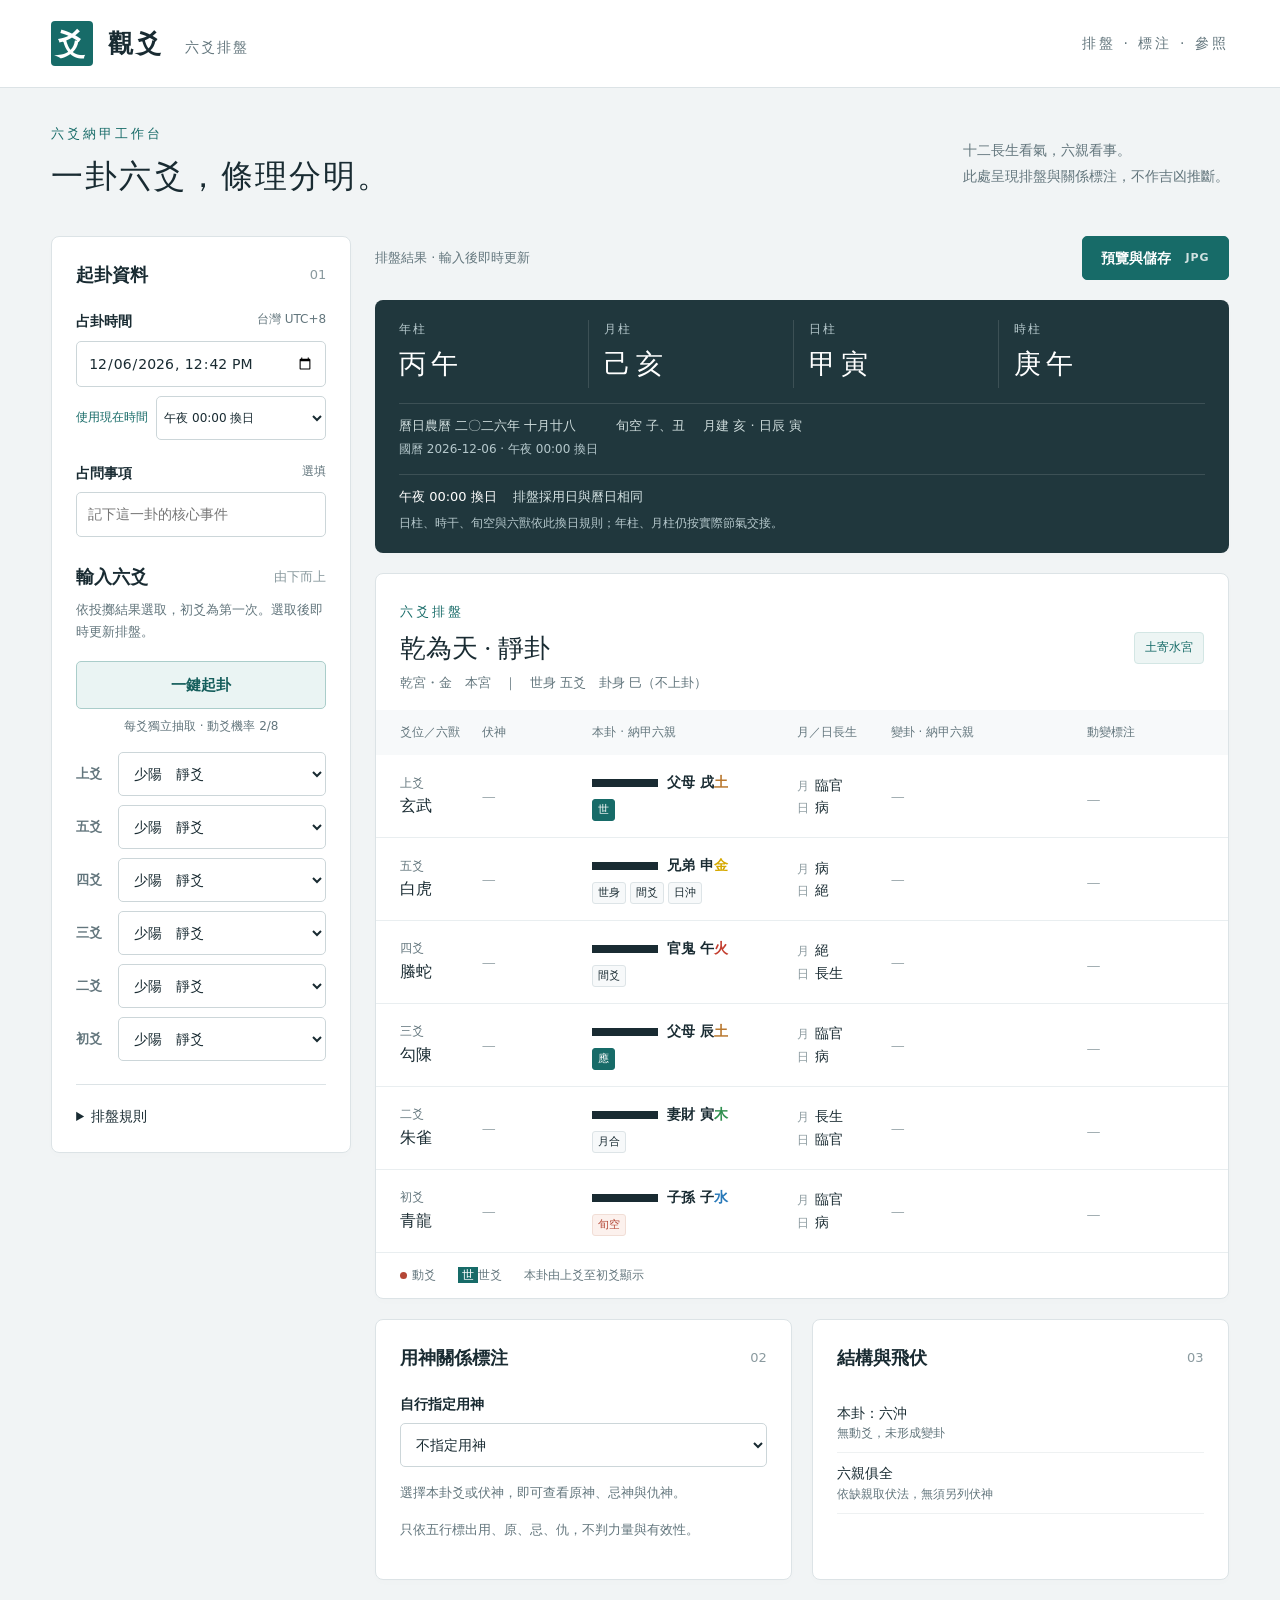
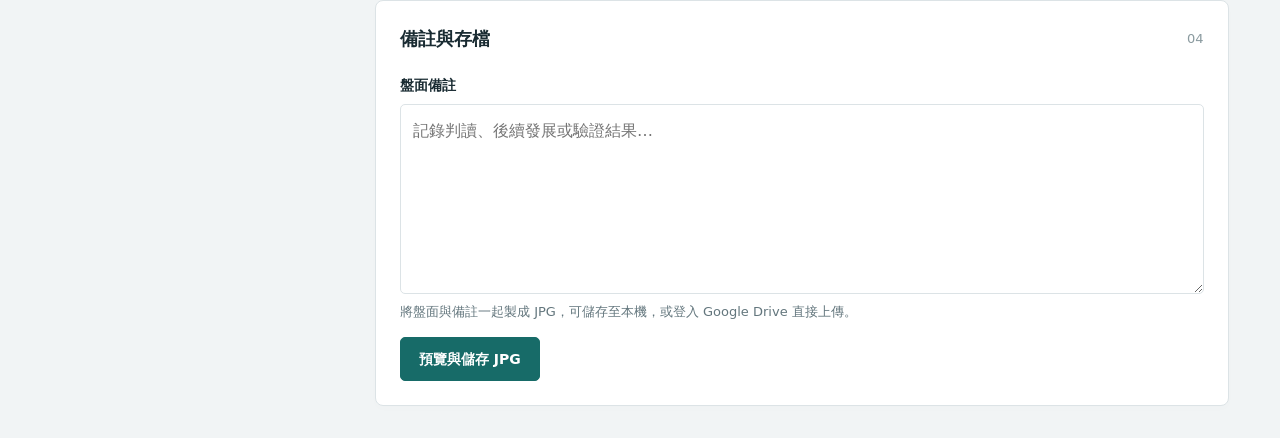
==== commit c17ac2e1: "Add files via upload" ====
--- a/index.html
+++ b/index.html
@@ -2,6 +2,15 @@
 <header><a class="brand" href="./"><span class="seal">爻</span><span>觀爻 <small>六爻排盤</small></span></a><span class="header-note">排盤 · 標注 · 參照</span></header>
 <main><div class="intro"><div><span class="eyebrow">六爻納甲工作台</span><h1>一卦六爻，條理分明。</h1></div><p>十二長生看氣，六親看事。<br>此處呈現排盤與關係標注，不作吉凶推斷。</p></div>
 <div class="workspace"><aside class="panel setup"><div class="section-title"><h2>起卦資料</h2><span>01</span></div><label for="when">占卦時間 <span>台灣 UTC+8</span></label><input id="when" type="datetime-local" min="1900-01-01T00:00" max="2100-12-31T23:59"><div class="inline"><button id="now" class="text-button">使用現在時間</button><select id="roll" aria-label="排盤日柱換日規則"><option value="00">午夜 00:00 換日</option><option value="23">子初 23:00 換日</option></select></div><label for="subject">占問事項 <span>選填</span></label><input id="subject" placeholder="記下這一卦的核心事件" maxlength="200"><div class="section-title compact"><h2>輸入六爻</h2><span>由下而上</span></div><p class="hint">依投擲結果選取，初爻為第一次。選取後即時更新排盤。</p><button id="random-cast" class="random-button" type="button">一鍵起卦</button><p class="hint random-hint">每爻獨立抽取 · 動爻機率 2/8</p><div id="inputs"></div><p id="cast-status" class="cast-status" role="status" aria-live="polite"></p><p id="error" role="alert"></p><details class="rules"><summary>排盤規則</summary><p>曆日農曆固定於午夜換日；排盤可選午夜或子初換日。選擇子初換日且時間為 23 點時，另列次日的排盤採用日。立春換年，十二節換月，依實際節氣交接時刻計算。使用台灣標準時間，不校正真太陽時。</p><p>一鍵起卦依自訂機率：老陰、老陽各 2/16，少陰、少陽各 6/16；每爻動爻機率 2/8，陰陽各半。六爻獨立抽取，動爻數不固定。</p><p>十二長生依五行地支順行；土寄水宮。變爻六親依本卦宮五行。六獸依日干，從初爻起排。</p><p>日沖只標「日沖」，不自動推定暗動或日破。化破指化月破。旺衰、出伏與吉凶由使用者判讀。</p><p>曆法採 <a href="https://github.com/6tail/lunar-javascript" target="_blank" rel="noreferrer">lunar-javascript</a>；支援 1900–2100 年。</p></details></aside>
-<section class="results"><div class="result-actions"><p>排盤結果 · 輸入後即時更新</p><button id="export-image" class="export-button" type="button" disabled>匯出圖片 <span>PNG</span></button><p id="export-status" class="export-status" role="status" aria-live="polite"></p></div><div id="calendar" class="calendar panel"></div><div class="panel plate-panel"><div class="plate-heading"><div><span class="eyebrow">六爻排盤</span><h2 id="hex-title"></h2><p id="hex-meta"></p></div><span class="badge">土寄水宮</span></div><p id="question"></p><div class="table-wrap"><table class="plate"><thead><tr><th>爻位／六獸</th><th>伏神</th><th>本卦 · 納甲六親</th><th>月／日長生</th><th>變卦 · 納甲六親</th><th>動變標注</th></tr></thead><tbody id="plate"></tbody></table></div><div class="legend"><span><i class="dot moving"></i>動爻</span><span><b class="mini">世</b>世爻</span><span>本卦由上爻至初爻顯示</span></div></div>
+<section class="results"><div class="result-actions"><p>排盤結果 · 輸入後即時更新</p><button id="export-image" class="export-button" type="button" disabled>預覽與儲存 <span>JPG</span></button><p id="export-status" class="export-status" role="status" aria-live="polite"></p></div><div id="calendar" class="calendar panel"></div><div class="panel plate-panel"><div class="plate-heading"><div><span class="eyebrow">六爻排盤</span><h2 id="hex-title"></h2><p id="hex-meta"></p></div><span class="badge">土寄水宮</span></div><p id="question"></p><div class="table-wrap"><table class="plate"><thead><tr><th>爻位／六獸</th><th>伏神</th><th>本卦 · 納甲六親</th><th>月／日長生</th><th>變卦 · 納甲六親</th><th>動變標注</th></tr></thead><tbody id="plate"></tbody></table></div><div class="legend"><span><i class="dot moving"></i>動爻</span><span><b class="mini">世</b>世爻</span><span>本卦由上爻至初爻顯示</span></div></div>
 <div class="lower"><div class="panel"><div class="section-title"><h2>用神關係標注</h2><span>02</span></div><label for="target">自行指定用神</label><select id="target"></select><div id="roles" class="role-list"></div><p class="hint">只依五行標出用、原、忌、仇，不判力量與有效性。</p></div><div class="panel"><div class="section-title"><h2>結構與飛伏</h2><span>03</span></div><div id="structure"></div></div></div>
-</section></div></main><dialog id="export-preview" class="export-preview" aria-labelledby="export-preview-title"><div class="export-preview-header"><h2 id="export-preview-title">排盤圖片</h2><button id="close-export" class="text-button" type="button">關閉</button></div><p class="hint">點選下載 PNG；手機也可長按圖片儲存。</p><a id="download-image" class="export-button" download>下載 PNG</a><div class="export-preview-content"><img id="export-preview-image" alt="占問事項與六爻排盤結果"></div></dialog><script src="lunar.js"></script><script src="engine.js"></script><script src="export-image.js"></script><script src="app.js"></script></body></html>
+<section class="panel save-panel" aria-labelledby="save-title">
+<div class="section-title"><h2 id="save-title">備註與存檔</h2><span>04</span></div>
+<label for="notes">盤面備註</label><textarea id="notes" rows="6" maxlength="50000" placeholder="記錄判讀、後續發展或驗證結果…"></textarea>
+<p class="hint">將盤面與備註一起製成 JPG，可儲存至本機，或登入 Google Drive 直接上傳。</p>
+<button type="button" class="export-button" id="prepare-jpg">預覽與儲存 JPG</button>
+</section>
+</section></div></main><dialog id="export-preview" class="export-preview" aria-labelledby="export-preview-title"><div class="export-preview-header"><h2 id="export-preview-title">排盤圖片</h2><button id="close-export" class="text-button" type="button">關閉</button></div><p class="hint">確認圖片後，選擇儲存位置。手機亦可長按圖片儲存。此預覽包含產生當下的盤面與備註。</p>
+<div class="save-actions"><button id="save-jpg-device" class="export-button" type="button">儲存 JPG 至本機</button><button id="upload-google" class="secondary-button" type="button">登入 Google Drive 並上傳</button><a id="download-image" class="text-button" download>直接下載 JPG</a></div>
+<p id="cloud-availability" class="hint"></p><p class="hint">Google Drive 儲存至「我的雲端硬碟」。僅上傳目前預覽的 JPG。</p><p id="image-save-status" role="status" aria-live="polite"></p><a id="uploaded-image-link" target="_blank" rel="noopener noreferrer" hidden>在 Google Drive 開啟圖片</a>
+<div class="export-preview-content"><img id="export-preview-image" alt="占問事項、六爻排盤與備註"></div></dialog><script src="lunar.js"></script><script src="engine.js"></script><script src="export-image.js"></script><script src="app.js"></script><script src="cloud-config.js"></script><script src="cloud-upload.js"></script><script src="save-image.js"></script></body></html>
--- a/style.css
+++ b/style.css
@@ -59,3 +59,6 @@
 .export-preview-content{margin-top:18px;background:var(--bg);border:1px solid var(--line)}
 .export-preview-content img{display:block;width:100%;height:auto}
 @media(max-width:760px){.export-preview{padding:16px}.result-actions{gap:8px}.result-actions>p{font-size:12px}}
+
+.save-panel textarea{display:block;box-sizing:border-box;width:100%;resize:vertical;min-height:140px;padding:12px;border:1px solid var(--line);border-radius:5px;background:#fff;color:var(--ink);font:inherit;line-height:1.7}.save-actions{display:flex;flex-wrap:wrap;gap:10px}.secondary-button{padding:10px 16px;border:1px solid var(--teal);border-radius:5px;background:#fff;color:var(--teal);cursor:pointer;font:inherit;font-size:14px}.secondary-button:hover{background:#eaf4f3}.secondary-button:disabled{opacity:.55;cursor:wait}.save-status{color:var(--teal);font-size:14px;overflow-wrap:anywhere}.save-panel :focus-visible{outline:2px solid #3d9994;outline-offset:3px}@media(max-width:760px){.save-panel textarea{font-size:16px}.save-actions>button{flex:1 1 180px}}
+.save-actions .text-button{display:inline-flex;align-items:center;padding:10px;text-decoration:underline}#image-save-status{color:var(--teal);overflow-wrap:anywhere;line-height:1.7}#uploaded-image-link{color:var(--teal)}
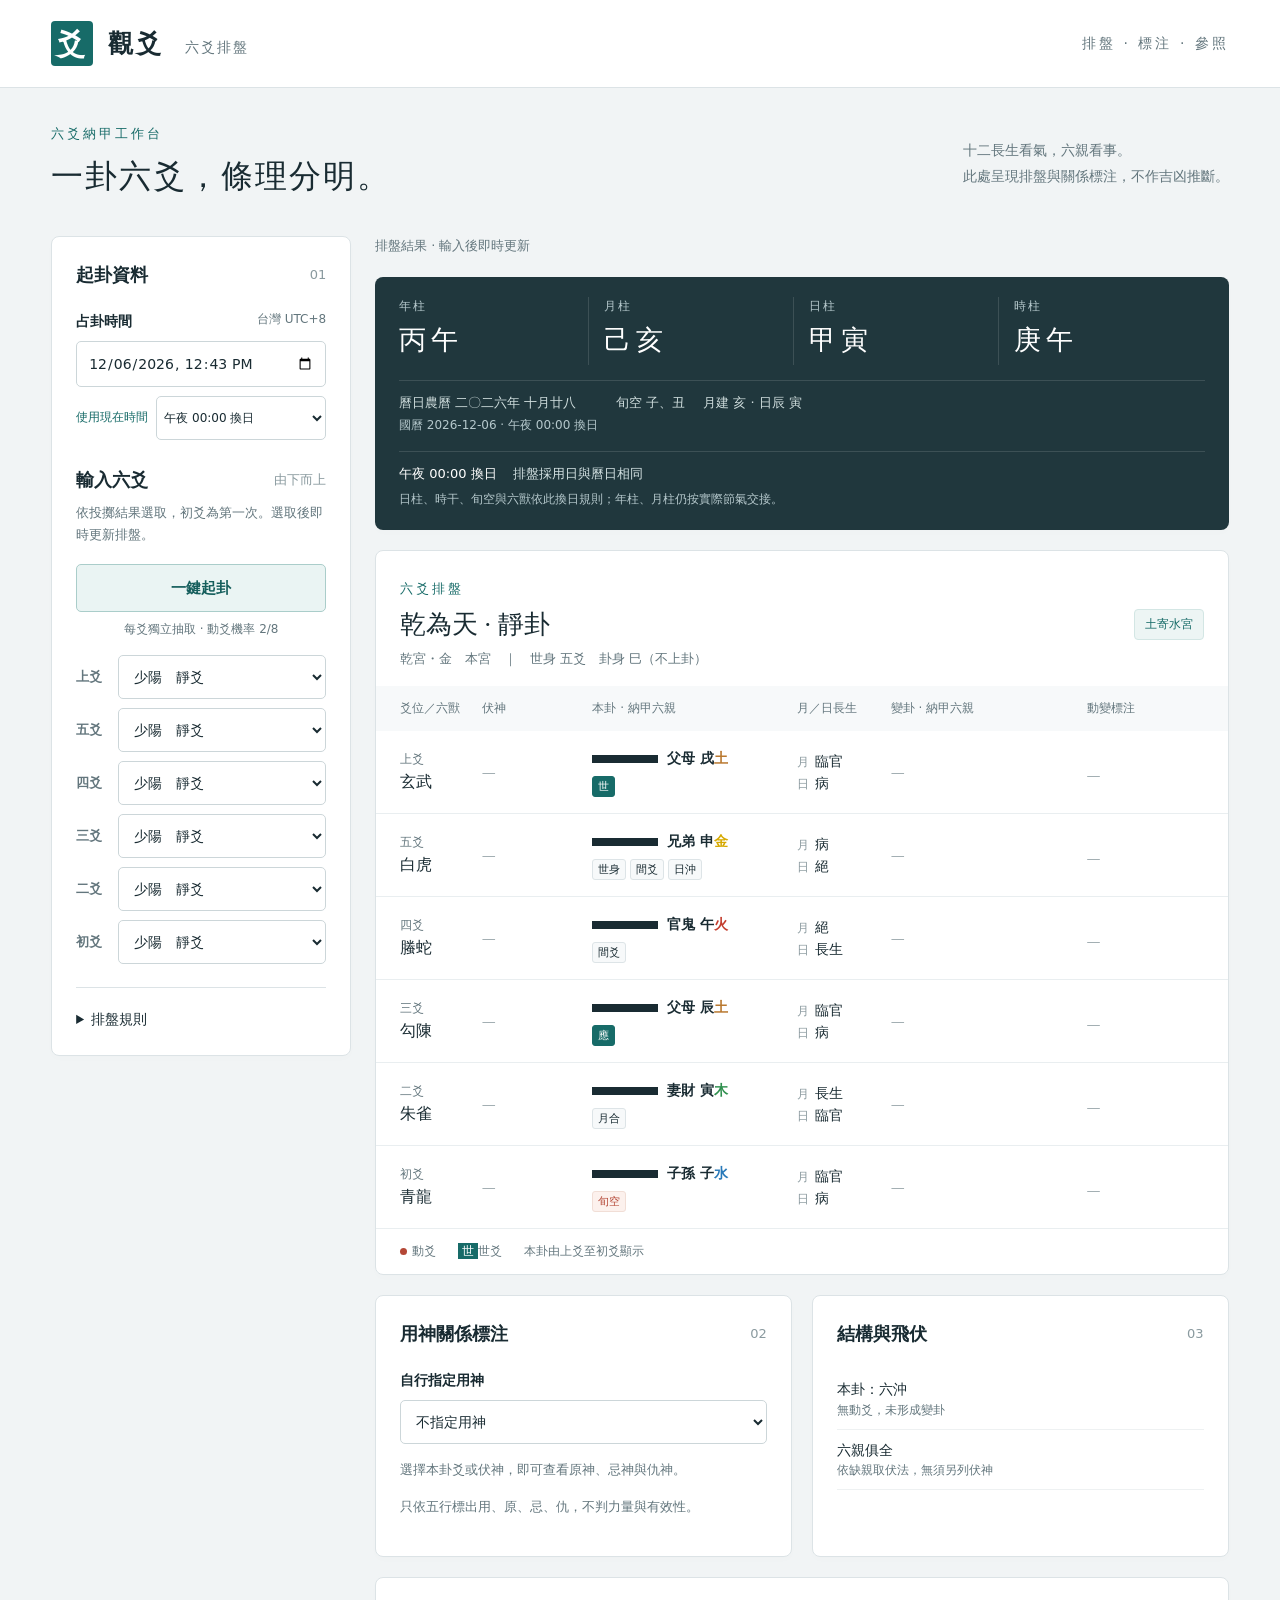
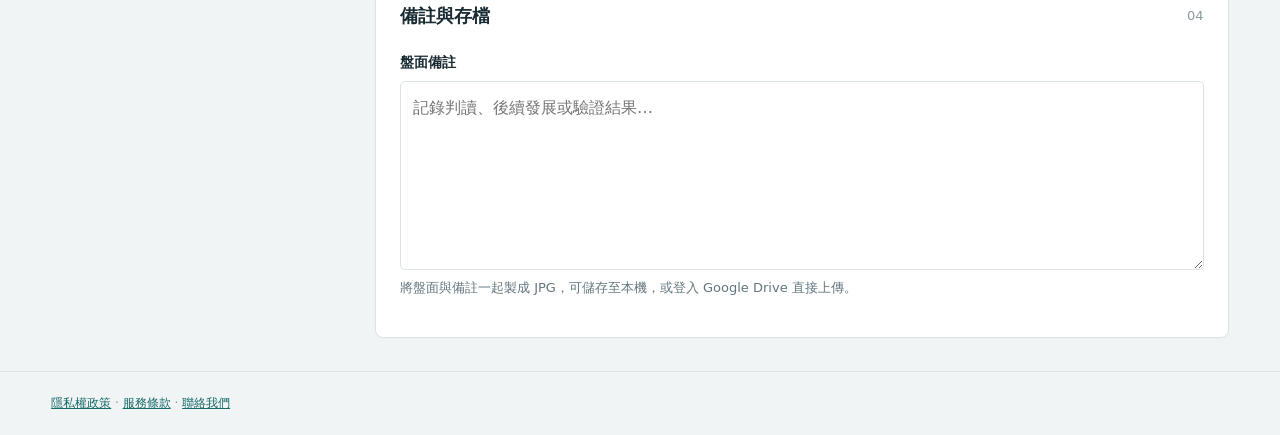
==== commit aee3c694: "Add files via upload" ====
--- a/index.html
+++ b/index.html
@@ -8,9 +8,8 @@
 <div class="section-title"><h2 id="save-title">備註與存檔</h2><span>04</span></div>
 <label for="notes">盤面備註</label><textarea id="notes" rows="6" maxlength="50000" placeholder="記錄判讀、後續發展或驗證結果…"></textarea>
 <p class="hint">將盤面與備註一起製成 JPG，可儲存至本機，或登入 Google Drive 直接上傳。</p>
-<button type="button" class="export-button" id="prepare-jpg">預覽與儲存 JPG</button>
 </section>
-</section></div></main><dialog id="export-preview" class="export-preview" aria-labelledby="export-preview-title"><div class="export-preview-header"><h2 id="export-preview-title">排盤圖片</h2><button id="close-export" class="text-button" type="button">關閉</button></div><p class="hint">確認圖片後，選擇儲存位置。手機亦可長按圖片儲存。此預覽包含產生當下的盤面與備註。</p>
-<div class="save-actions"><button id="save-jpg-device" class="export-button" type="button">儲存 JPG 至本機</button><button id="upload-google" class="secondary-button" type="button">登入 Google Drive 並上傳</button><a id="download-image" class="text-button" download>直接下載 JPG</a></div>
+</section></div></main><footer><a href="privacy.html">隱私權政策</a> · <a href="terms.html">服務條款</a> · <a href="mailto:eric53770@gmail.com">聯絡我們</a></footer><dialog id="export-preview" class="export-preview" aria-labelledby="export-preview-title"><div class="export-preview-header"><h2 id="export-preview-title">排盤圖片</h2><button id="close-export" class="text-button" type="button">關閉</button></div><p class="hint">確認圖片後，選擇儲存位置。手機亦可長按圖片儲存。此預覽包含產生當下的盤面與備註。</p>
+<div class="save-actions"><button id="save-jpg-device" class="export-button" type="button">儲存 JPG 至本機</button><button id="upload-google" class="secondary-button" type="button">登入 Google Drive 並上傳</button></div>
 <p id="cloud-availability" class="hint"></p><p class="hint">Google Drive 儲存至「我的雲端硬碟」。僅上傳目前預覽的 JPG。</p><p id="image-save-status" role="status" aria-live="polite"></p><a id="uploaded-image-link" target="_blank" rel="noopener noreferrer" hidden>在 Google Drive 開啟圖片</a>
 <div class="export-preview-content"><img id="export-preview-image" alt="占問事項、六爻排盤與備註"></div></dialog><script src="lunar.js"></script><script src="engine.js"></script><script src="export-image.js"></script><script src="app.js"></script><script src="cloud-config.js"></script><script src="cloud-upload.js"></script><script src="save-image.js"></script></body></html>
--- a/style.css
+++ b/style.css
@@ -36,6 +36,7 @@
 
 /* Keep the native datetime control inside its field on mobile Safari. */
 #when{display:block;max-width:100%;min-width:0}
+label[for="subject"],#subject{display:none}
 @media(max-width:760px){
  #when{-webkit-appearance:none;appearance:none;text-align:left}
  #when::-webkit-date-and-time-value{text-align:left;margin:0}
@@ -46,6 +47,7 @@
 
 /* The export is drawn at a fixed width, independent of this responsive view. */
 .result-actions{display:flex;flex-wrap:wrap;align-items:center;justify-content:space-between;gap:8px 16px}
+#export-image{display:none}
 .result-actions>p{margin:0;font-size:13px;color:var(--muted)}
 .export-button{display:inline-flex;align-items:center;justify-content:center;gap:14px;min-height:44px;padding:10px 18px;border:1px solid var(--teal);border-radius:5px;background:var(--teal);color:#fff;font-size:14px;font-weight:600;text-decoration:none;cursor:pointer}
 .export-button:hover{background:#125653}.export-button:disabled{opacity:.55;cursor:wait}
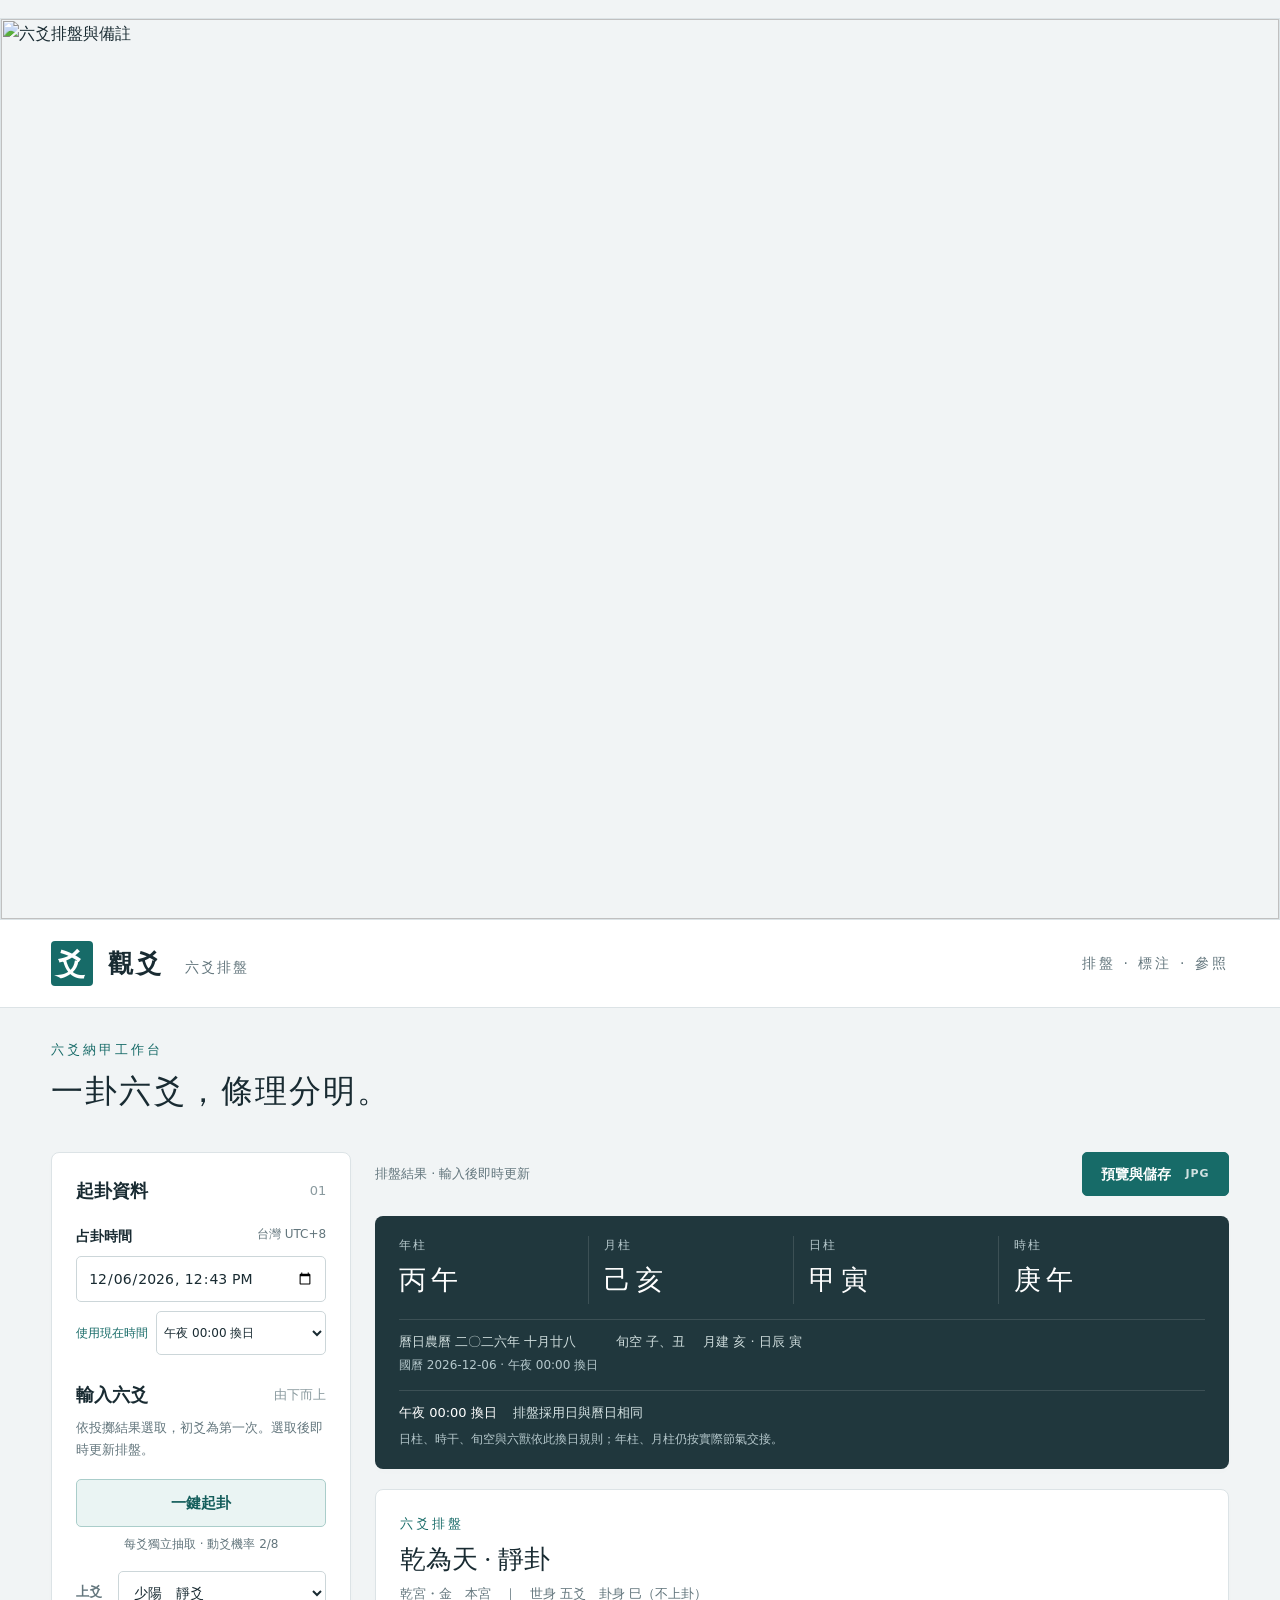
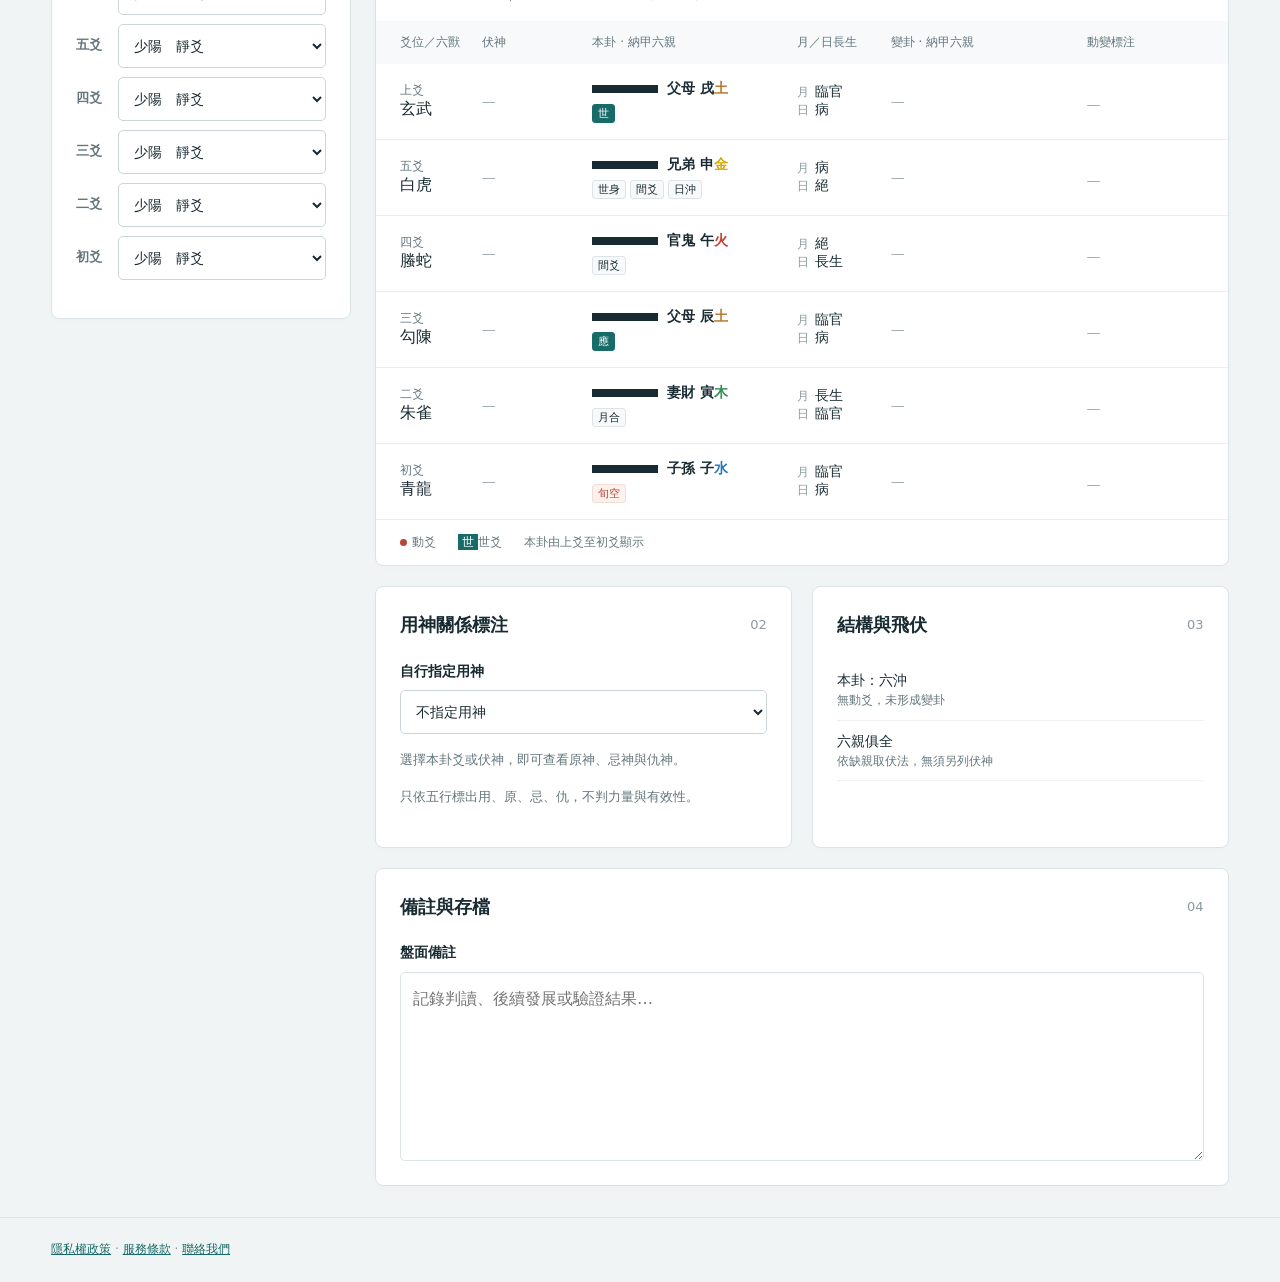
==== commit 38c524f9: "Add files via upload" ====
--- a/index.html
+++ b/index.html
@@ -1,13 +1,14 @@
+<div class="export-preview-content"><img id="export-preview-image" alt="六爻排盤與備註"></div></dialog>
 <!doctype html><html lang="zh-Hant"><head><meta charset="UTF-8"><meta name="viewport" content="width=device-width,initial-scale=1"><title>觀爻 · 六爻排盤</title><meta name="description" content="六爻納甲排盤、天干地支、六親六獸與十二長生標注。"><link rel="icon" href="favicon.svg"><link rel="stylesheet" href="style.css"></head><body>
 <header><a class="brand" href="./"><span class="seal">爻</span><span>觀爻 <small>六爻排盤</small></span></a><span class="header-note">排盤 · 標注 · 參照</span></header>
-<main><div class="intro"><div><span class="eyebrow">六爻納甲工作台</span><h1>一卦六爻，條理分明。</h1></div><p>十二長生看氣，六親看事。<br>此處呈現排盤與關係標注，不作吉凶推斷。</p></div>
+<main><div class="intro"><div><span class="eyebrow">六爻納甲工作台</span><h1>一卦六爻，條理分明。</h1></div><p class="intro-note">十二長生看氣，六親看事。<br>此處呈現排盤與關係標注，不作吉凶推斷。</p></div>
 <div class="workspace"><aside class="panel setup"><div class="section-title"><h2>起卦資料</h2><span>01</span></div><label for="when">占卦時間 <span>台灣 UTC+8</span></label><input id="when" type="datetime-local" min="1900-01-01T00:00" max="2100-12-31T23:59"><div class="inline"><button id="now" class="text-button">使用現在時間</button><select id="roll" aria-label="排盤日柱換日規則"><option value="00">午夜 00:00 換日</option><option value="23">子初 23:00 換日</option></select></div><label for="subject">占問事項 <span>選填</span></label><input id="subject" placeholder="記下這一卦的核心事件" maxlength="200"><div class="section-title compact"><h2>輸入六爻</h2><span>由下而上</span></div><p class="hint">依投擲結果選取，初爻為第一次。選取後即時更新排盤。</p><button id="random-cast" class="random-button" type="button">一鍵起卦</button><p class="hint random-hint">每爻獨立抽取 · 動爻機率 2/8</p><div id="inputs"></div><p id="cast-status" class="cast-status" role="status" aria-live="polite"></p><p id="error" role="alert"></p><details class="rules"><summary>排盤規則</summary><p>曆日農曆固定於午夜換日；排盤可選午夜或子初換日。選擇子初換日且時間為 23 點時，另列次日的排盤採用日。立春換年，十二節換月，依實際節氣交接時刻計算。使用台灣標準時間，不校正真太陽時。</p><p>一鍵起卦依自訂機率：老陰、老陽各 2/16，少陰、少陽各 6/16；每爻動爻機率 2/8，陰陽各半。六爻獨立抽取，動爻數不固定。</p><p>十二長生依五行地支順行；土寄水宮。變爻六親依本卦宮五行。六獸依日干，從初爻起排。</p><p>日沖只標「日沖」，不自動推定暗動或日破。化破指化月破。旺衰、出伏與吉凶由使用者判讀。</p><p>曆法採 <a href="https://github.com/6tail/lunar-javascript" target="_blank" rel="noreferrer">lunar-javascript</a>；支援 1900–2100 年。</p></details></aside>
 <section class="results"><div class="result-actions"><p>排盤結果 · 輸入後即時更新</p><button id="export-image" class="export-button" type="button" disabled>預覽與儲存 <span>JPG</span></button><p id="export-status" class="export-status" role="status" aria-live="polite"></p></div><div id="calendar" class="calendar panel"></div><div class="panel plate-panel"><div class="plate-heading"><div><span class="eyebrow">六爻排盤</span><h2 id="hex-title"></h2><p id="hex-meta"></p></div><span class="badge">土寄水宮</span></div><p id="question"></p><div class="table-wrap"><table class="plate"><thead><tr><th>爻位／六獸</th><th>伏神</th><th>本卦 · 納甲六親</th><th>月／日長生</th><th>變卦 · 納甲六親</th><th>動變標注</th></tr></thead><tbody id="plate"></tbody></table></div><div class="legend"><span><i class="dot moving"></i>動爻</span><span><b class="mini">世</b>世爻</span><span>本卦由上爻至初爻顯示</span></div></div>
 <div class="lower"><div class="panel"><div class="section-title"><h2>用神關係標注</h2><span>02</span></div><label for="target">自行指定用神</label><select id="target"></select><div id="roles" class="role-list"></div><p class="hint">只依五行標出用、原、忌、仇，不判力量與有效性。</p></div><div class="panel"><div class="section-title"><h2>結構與飛伏</h2><span>03</span></div><div id="structure"></div></div></div>
 <section class="panel save-panel" aria-labelledby="save-title">
 <div class="section-title"><h2 id="save-title">備註與存檔</h2><span>04</span></div>
 <label for="notes">盤面備註</label><textarea id="notes" rows="6" maxlength="50000" placeholder="記錄判讀、後續發展或驗證結果…"></textarea>
-<p class="hint">將盤面與備註一起製成 JPG，可儲存至本機，或登入 Google Drive 直接上傳。</p>
+<p class="hint save-note">將盤面與備註一起製成 JPG，可儲存至本機，或登入 Google Drive 直接上傳。</p>
 </section>
 </section></div></main><footer><a href="privacy.html">隱私權政策</a> · <a href="terms.html">服務條款</a> · <a href="mailto:eric53770@gmail.com">聯絡我們</a></footer><dialog id="export-preview" class="export-preview" aria-labelledby="export-preview-title"><div class="export-preview-header"><h2 id="export-preview-title">排盤圖片</h2><button id="close-export" class="text-button" type="button">關閉</button></div><p class="hint">確認圖片後，選擇儲存位置。手機亦可長按圖片儲存。此預覽包含產生當下的盤面與備註。</p>
 <div class="save-actions"><button id="save-jpg-device" class="export-button" type="button">儲存 JPG 至本機</button><button id="upload-google" class="secondary-button" type="button">登入 Google Drive 並上傳</button></div>
--- a/style.css
+++ b/style.css
@@ -47,7 +47,6 @@
 
 /* The export is drawn at a fixed width, independent of this responsive view. */
 .result-actions{display:flex;flex-wrap:wrap;align-items:center;justify-content:space-between;gap:8px 16px}
-#export-image{display:none}
 .result-actions>p{margin:0;font-size:13px;color:var(--muted)}
 .export-button{display:inline-flex;align-items:center;justify-content:center;gap:14px;min-height:44px;padding:10px 18px;border:1px solid var(--teal);border-radius:5px;background:var(--teal);color:#fff;font-size:14px;font-weight:600;text-decoration:none;cursor:pointer}
 .export-button:hover{background:#125653}.export-button:disabled{opacity:.55;cursor:wait}
@@ -63,4 +62,5 @@
 @media(max-width:760px){.export-preview{padding:16px}.result-actions{gap:8px}.result-actions>p{font-size:12px}}
 
 .save-panel textarea{display:block;box-sizing:border-box;width:100%;resize:vertical;min-height:140px;padding:12px;border:1px solid var(--line);border-radius:5px;background:#fff;color:var(--ink);font:inherit;line-height:1.7}.save-actions{display:flex;flex-wrap:wrap;gap:10px}.secondary-button{padding:10px 16px;border:1px solid var(--teal);border-radius:5px;background:#fff;color:var(--teal);cursor:pointer;font:inherit;font-size:14px}.secondary-button:hover{background:#eaf4f3}.secondary-button:disabled{opacity:.55;cursor:wait}.save-status{color:var(--teal);font-size:14px;overflow-wrap:anywhere}.save-panel :focus-visible{outline:2px solid #3d9994;outline-offset:3px}@media(max-width:760px){.save-panel textarea{font-size:16px}.save-actions>button{flex:1 1 180px}}
+.intro-note,.rules,.save-note,.badge{display:none}
 .save-actions .text-button{display:inline-flex;align-items:center;padding:10px;text-decoration:underline}#image-save-status{color:var(--teal);overflow-wrap:anywhere;line-height:1.7}#uploaded-image-link{color:var(--teal)}
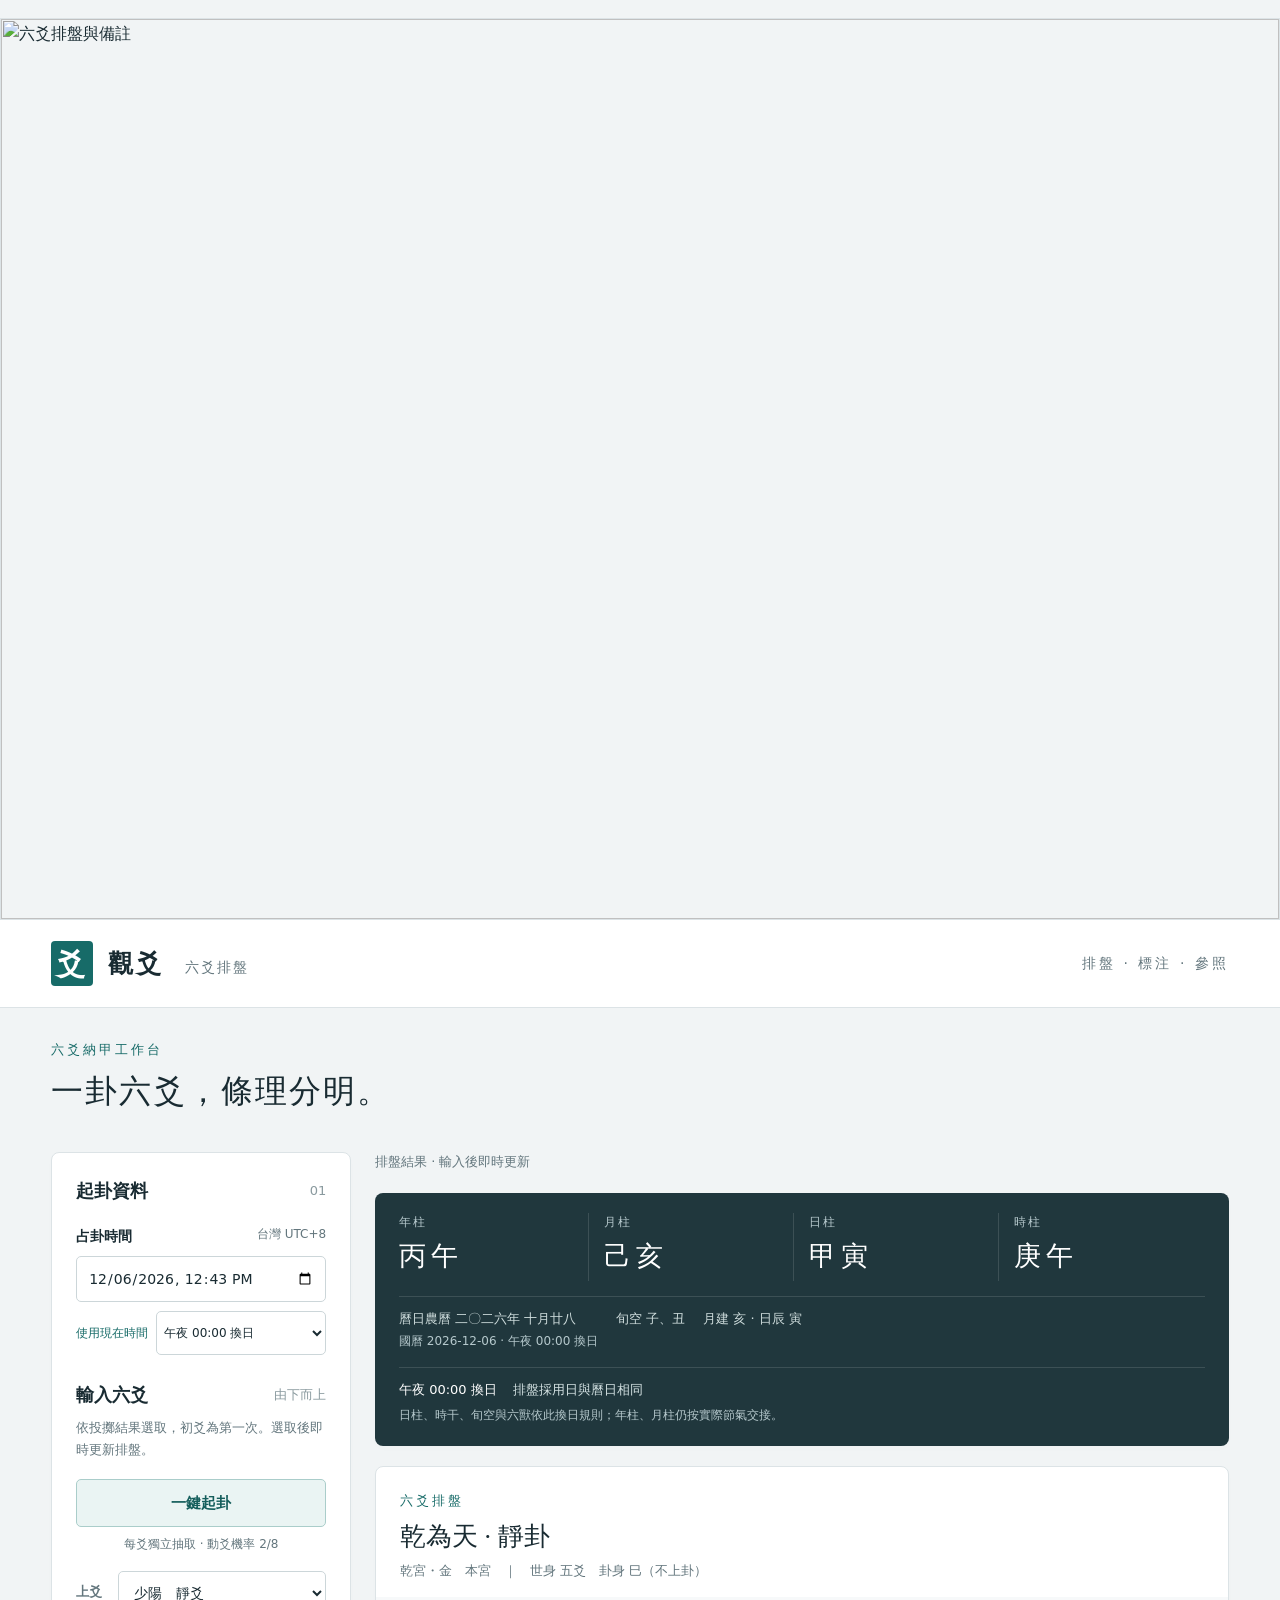
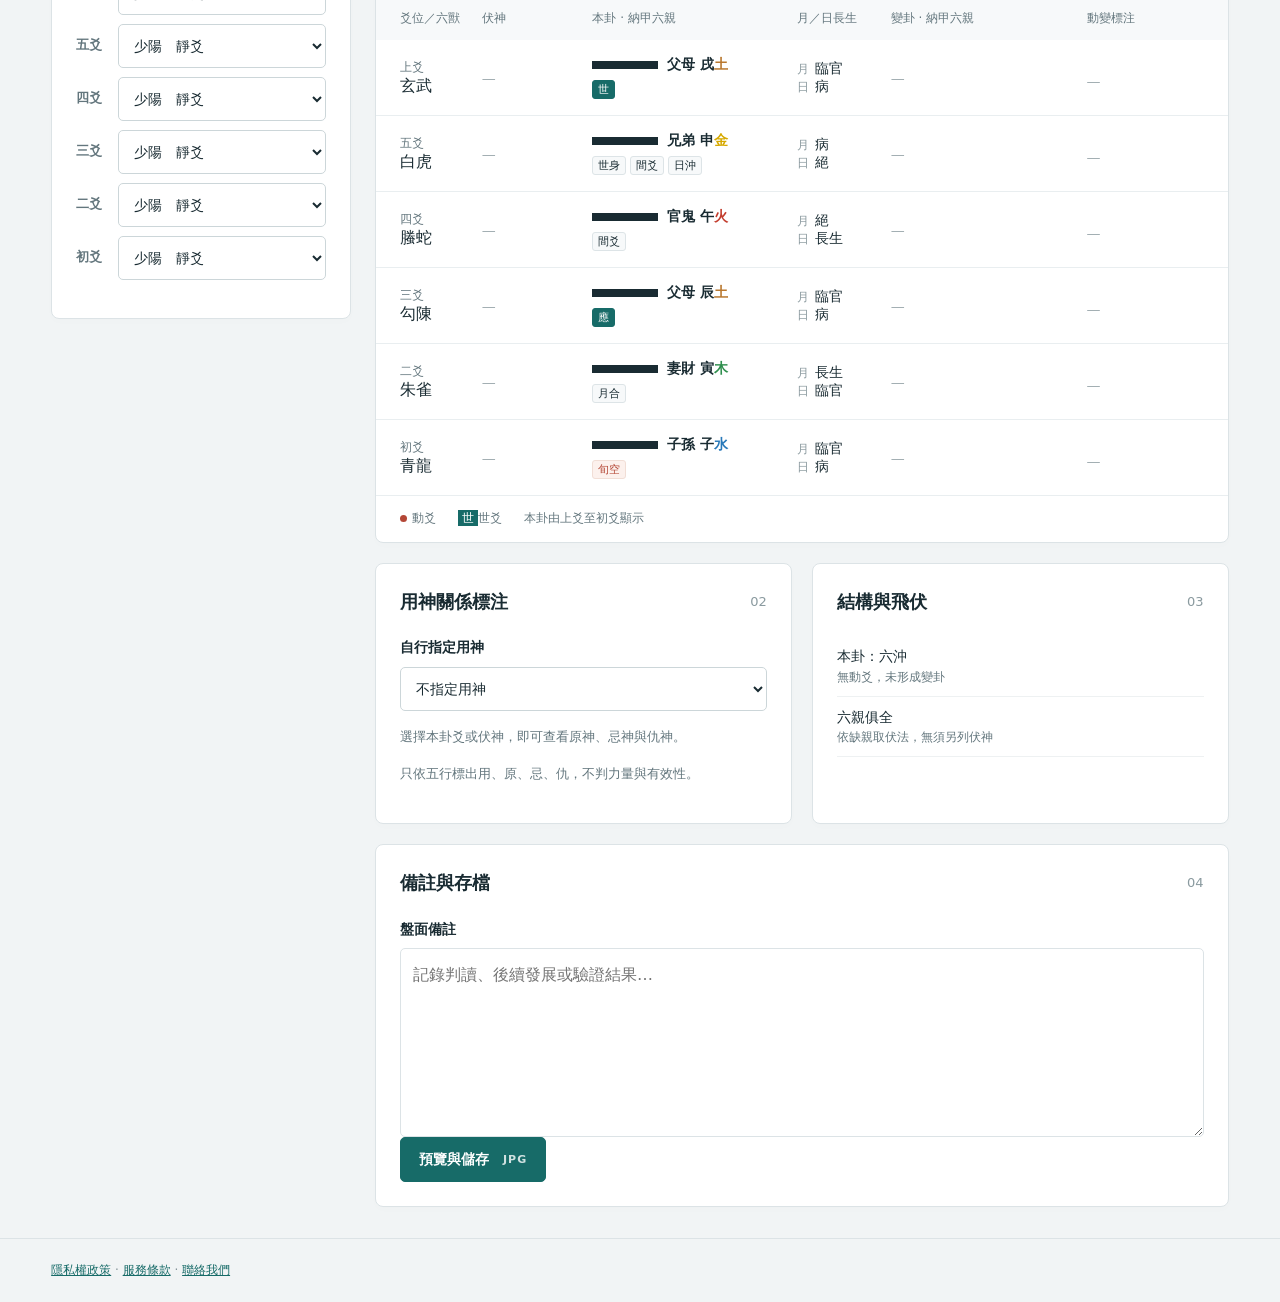
==== commit d7a68325: "Add files via upload" ====
--- a/index.html
+++ b/index.html
@@ -3,11 +3,12 @@
 <header><a class="brand" href="./"><span class="seal">爻</span><span>觀爻 <small>六爻排盤</small></span></a><span class="header-note">排盤 · 標注 · 參照</span></header>
 <main><div class="intro"><div><span class="eyebrow">六爻納甲工作台</span><h1>一卦六爻，條理分明。</h1></div><p class="intro-note">十二長生看氣，六親看事。<br>此處呈現排盤與關係標注，不作吉凶推斷。</p></div>
 <div class="workspace"><aside class="panel setup"><div class="section-title"><h2>起卦資料</h2><span>01</span></div><label for="when">占卦時間 <span>台灣 UTC+8</span></label><input id="when" type="datetime-local" min="1900-01-01T00:00" max="2100-12-31T23:59"><div class="inline"><button id="now" class="text-button">使用現在時間</button><select id="roll" aria-label="排盤日柱換日規則"><option value="00">午夜 00:00 換日</option><option value="23">子初 23:00 換日</option></select></div><label for="subject">占問事項 <span>選填</span></label><input id="subject" placeholder="記下這一卦的核心事件" maxlength="200"><div class="section-title compact"><h2>輸入六爻</h2><span>由下而上</span></div><p class="hint">依投擲結果選取，初爻為第一次。選取後即時更新排盤。</p><button id="random-cast" class="random-button" type="button">一鍵起卦</button><p class="hint random-hint">每爻獨立抽取 · 動爻機率 2/8</p><div id="inputs"></div><p id="cast-status" class="cast-status" role="status" aria-live="polite"></p><p id="error" role="alert"></p><details class="rules"><summary>排盤規則</summary><p>曆日農曆固定於午夜換日；排盤可選午夜或子初換日。選擇子初換日且時間為 23 點時，另列次日的排盤採用日。立春換年，十二節換月，依實際節氣交接時刻計算。使用台灣標準時間，不校正真太陽時。</p><p>一鍵起卦依自訂機率：老陰、老陽各 2/16，少陰、少陽各 6/16；每爻動爻機率 2/8，陰陽各半。六爻獨立抽取，動爻數不固定。</p><p>十二長生依五行地支順行；土寄水宮。變爻六親依本卦宮五行。六獸依日干，從初爻起排。</p><p>日沖只標「日沖」，不自動推定暗動或日破。化破指化月破。旺衰、出伏與吉凶由使用者判讀。</p><p>曆法採 <a href="https://github.com/6tail/lunar-javascript" target="_blank" rel="noreferrer">lunar-javascript</a>；支援 1900–2100 年。</p></details></aside>
-<section class="results"><div class="result-actions"><p>排盤結果 · 輸入後即時更新</p><button id="export-image" class="export-button" type="button" disabled>預覽與儲存 <span>JPG</span></button><p id="export-status" class="export-status" role="status" aria-live="polite"></p></div><div id="calendar" class="calendar panel"></div><div class="panel plate-panel"><div class="plate-heading"><div><span class="eyebrow">六爻排盤</span><h2 id="hex-title"></h2><p id="hex-meta"></p></div><span class="badge">土寄水宮</span></div><p id="question"></p><div class="table-wrap"><table class="plate"><thead><tr><th>爻位／六獸</th><th>伏神</th><th>本卦 · 納甲六親</th><th>月／日長生</th><th>變卦 · 納甲六親</th><th>動變標注</th></tr></thead><tbody id="plate"></tbody></table></div><div class="legend"><span><i class="dot moving"></i>動爻</span><span><b class="mini">世</b>世爻</span><span>本卦由上爻至初爻顯示</span></div></div>
+<section class="results"><div class="result-actions"><p>排盤結果 · 輸入後即時更新</p><p id="export-status" class="export-status" role="status" aria-live="polite"></p></div><div id="calendar" class="calendar panel"></div><div class="panel plate-panel"><div class="plate-heading"><div><span class="eyebrow">六爻排盤</span><h2 id="hex-title"></h2><p id="hex-meta"></p></div><span class="badge">土寄水宮</span></div><p id="question"></p><div class="table-wrap"><table class="plate"><thead><tr><th>爻位／六獸</th><th>伏神</th><th>本卦 · 納甲六親</th><th>月／日長生</th><th>變卦 · 納甲六親</th><th>動變標注</th></tr></thead><tbody id="plate"></tbody></table></div><div class="legend"><span><i class="dot moving"></i>動爻</span><span><b class="mini">世</b>世爻</span><span>本卦由上爻至初爻顯示</span></div></div>
 <div class="lower"><div class="panel"><div class="section-title"><h2>用神關係標注</h2><span>02</span></div><label for="target">自行指定用神</label><select id="target"></select><div id="roles" class="role-list"></div><p class="hint">只依五行標出用、原、忌、仇，不判力量與有效性。</p></div><div class="panel"><div class="section-title"><h2>結構與飛伏</h2><span>03</span></div><div id="structure"></div></div></div>
 <section class="panel save-panel" aria-labelledby="save-title">
 <div class="section-title"><h2 id="save-title">備註與存檔</h2><span>04</span></div>
 <label for="notes">盤面備註</label><textarea id="notes" rows="6" maxlength="50000" placeholder="記錄判讀、後續發展或驗證結果…"></textarea>
+<button id="export-image" class="export-button" type="button" disabled>預覽與儲存 <span>JPG</span></button>
 <p class="hint save-note">將盤面與備註一起製成 JPG，可儲存至本機，或登入 Google Drive 直接上傳。</p>
 </section>
 </section></div></main><footer><a href="privacy.html">隱私權政策</a> · <a href="terms.html">服務條款</a> · <a href="mailto:eric53770@gmail.com">聯絡我們</a></footer><dialog id="export-preview" class="export-preview" aria-labelledby="export-preview-title"><div class="export-preview-header"><h2 id="export-preview-title">排盤圖片</h2><button id="close-export" class="text-button" type="button">關閉</button></div><p class="hint">確認圖片後，選擇儲存位置。手機亦可長按圖片儲存。此預覽包含產生當下的盤面與備註。</p>
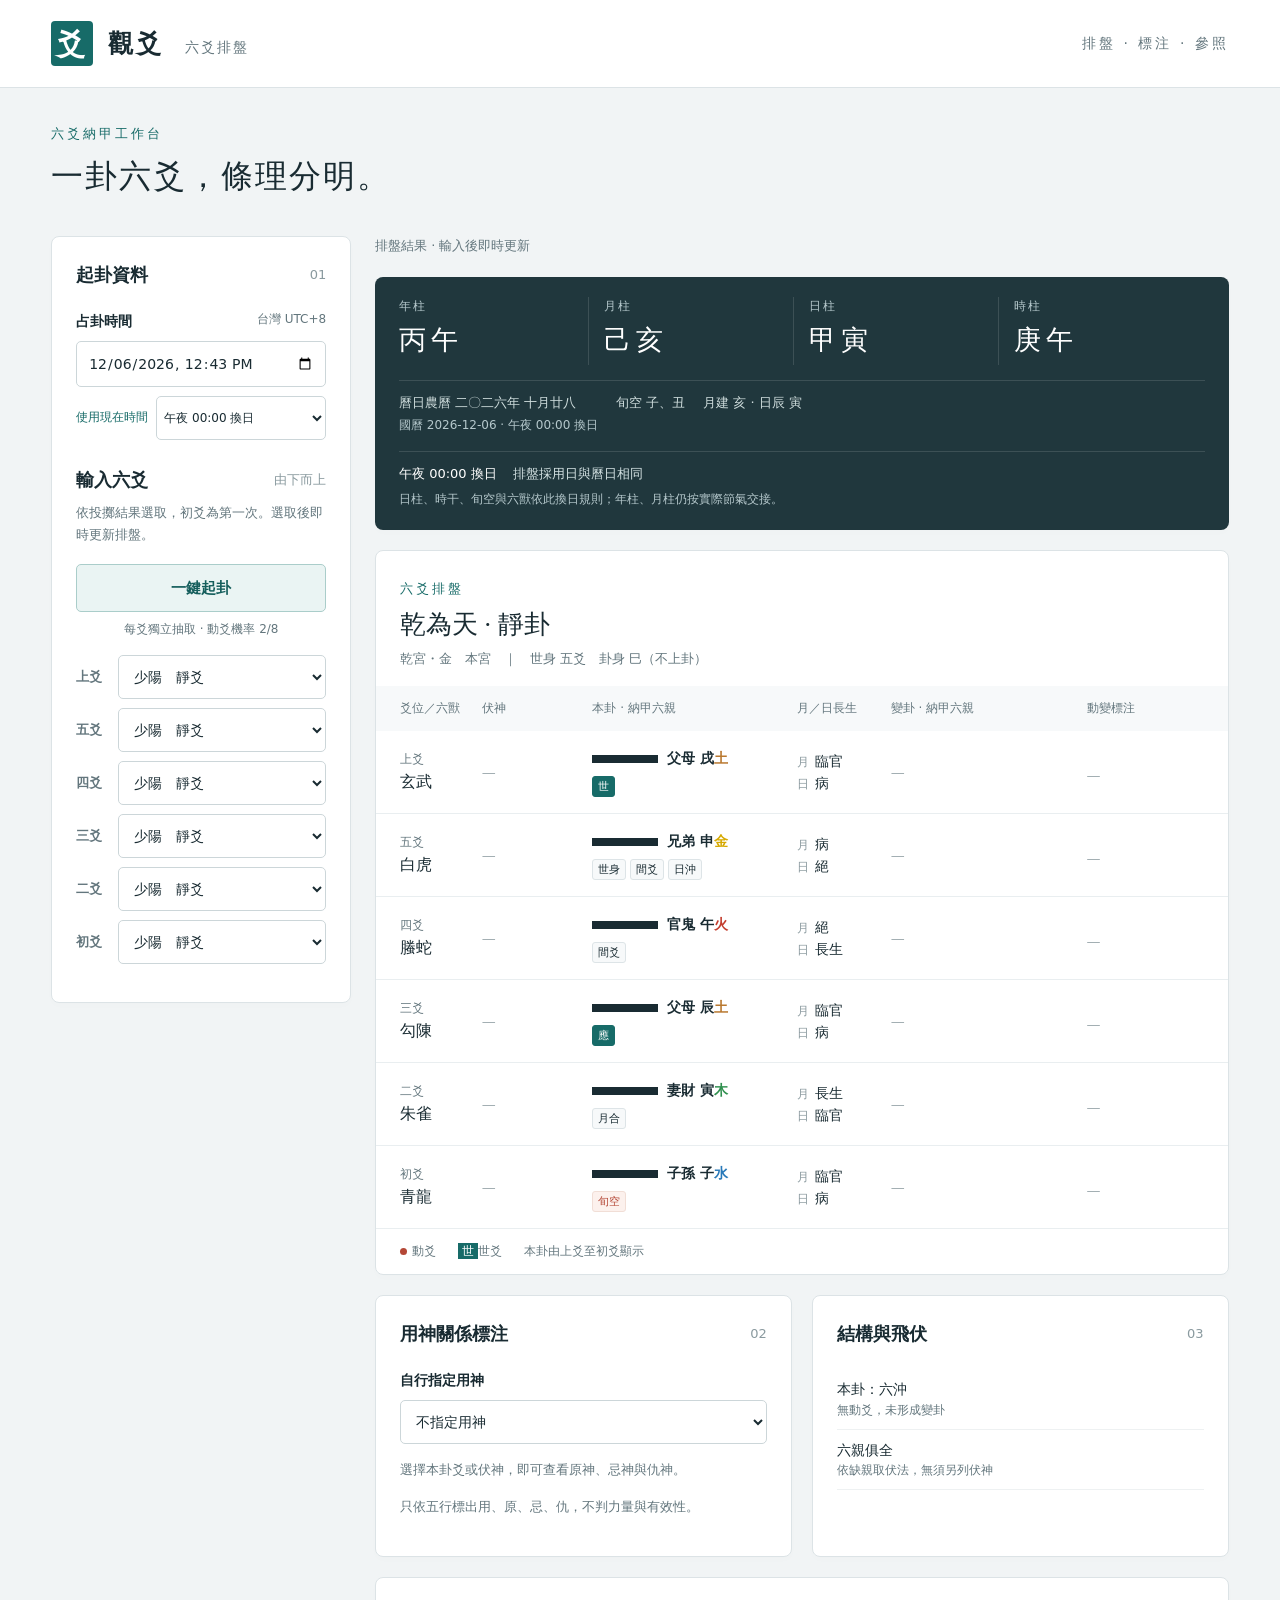
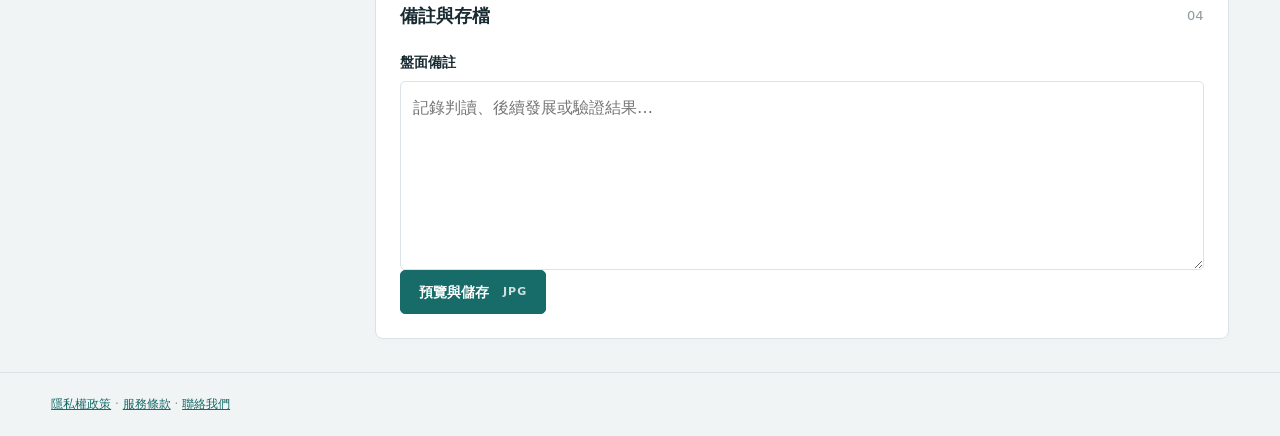
==== commit 10df8cb3: "Add files via upload" ====
--- a/index.html
+++ b/index.html
@@ -1,4 +1,3 @@
-<div class="export-preview-content"><img id="export-preview-image" alt="六爻排盤與備註"></div></dialog>
 <!doctype html><html lang="zh-Hant"><head><meta charset="UTF-8"><meta name="viewport" content="width=device-width,initial-scale=1"><title>觀爻 · 六爻排盤</title><meta name="description" content="六爻納甲排盤、天干地支、六親六獸與十二長生標注。"><link rel="icon" href="favicon.svg"><link rel="stylesheet" href="style.css"></head><body>
 <header><a class="brand" href="./"><span class="seal">爻</span><span>觀爻 <small>六爻排盤</small></span></a><span class="header-note">排盤 · 標注 · 參照</span></header>
 <main><div class="intro"><div><span class="eyebrow">六爻納甲工作台</span><h1>一卦六爻，條理分明。</h1></div><p class="intro-note">十二長生看氣，六親看事。<br>此處呈現排盤與關係標注，不作吉凶推斷。</p></div>
